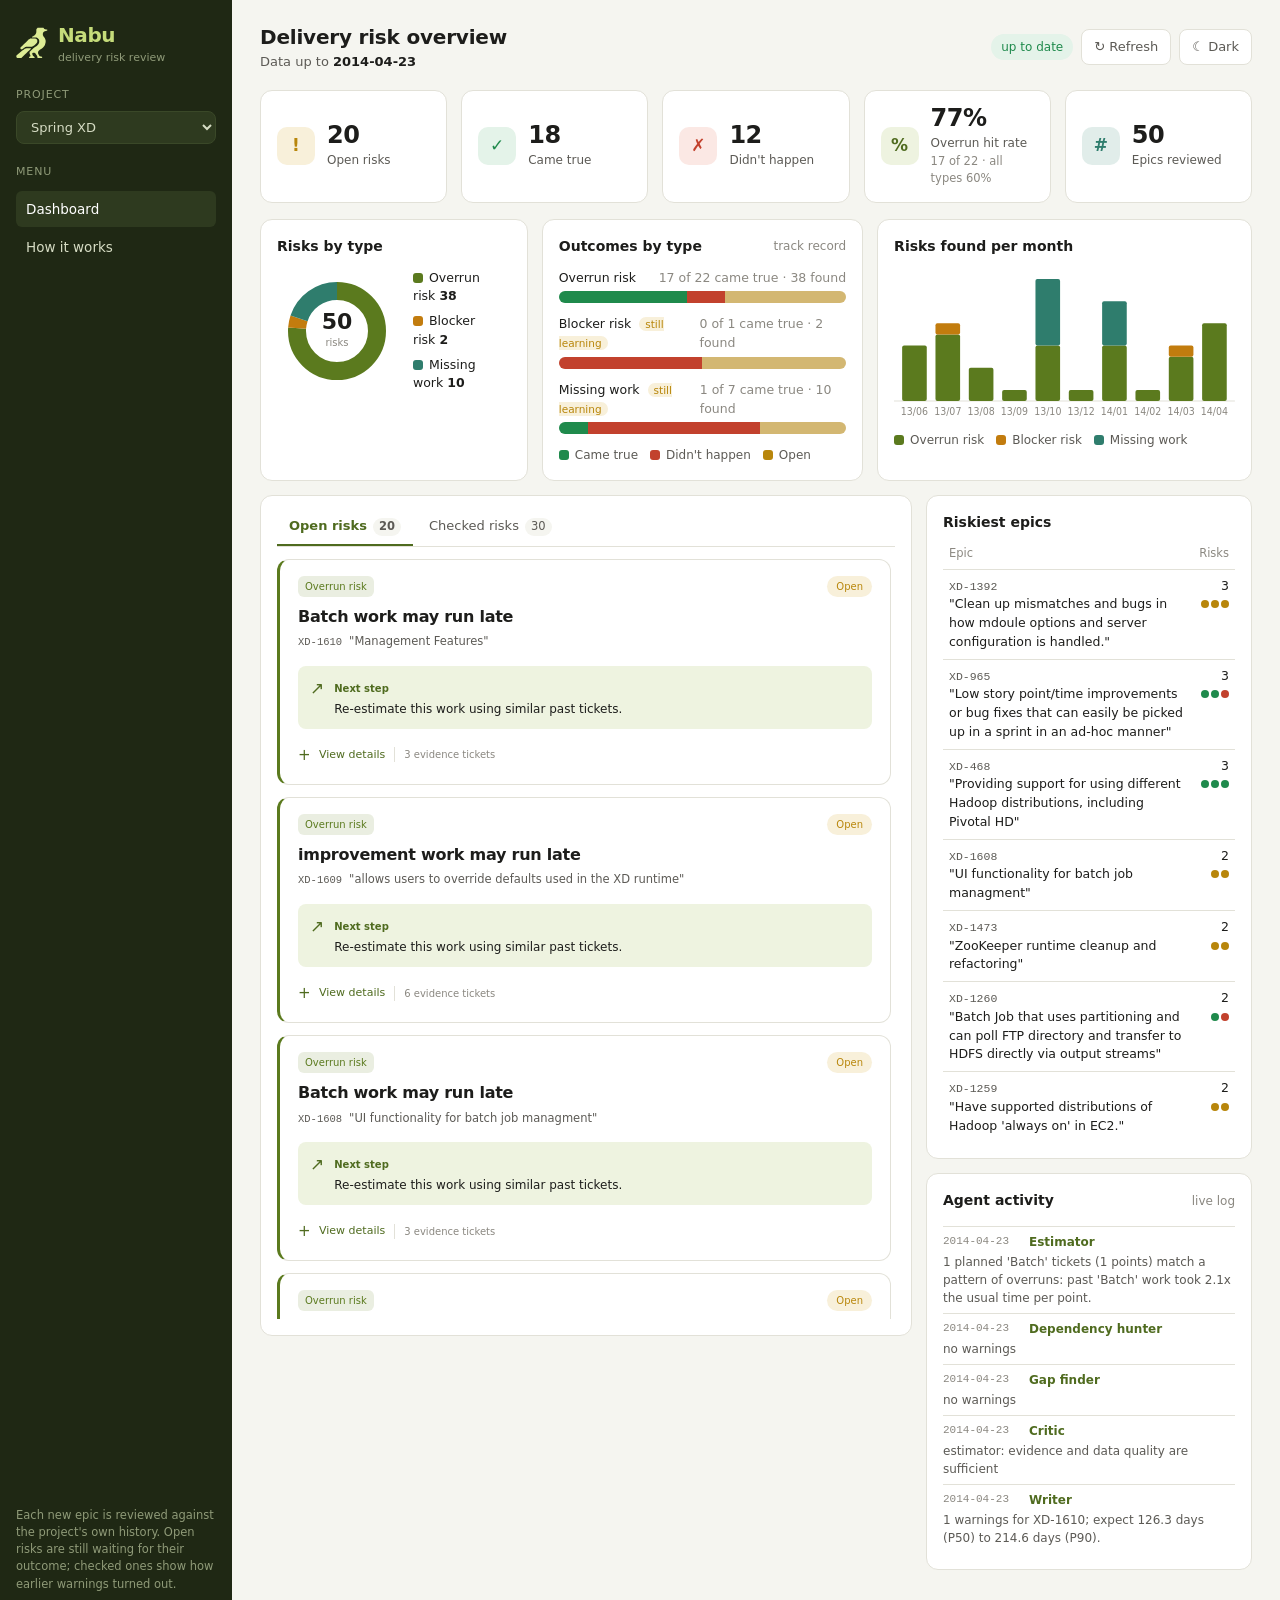
==== frontend/index.html @ 83917b96 "Simplify risk cards with clear titles and expandable evidence" ====
<!doctype html>
<html lang="en">
<head>
<meta charset="utf-8">
<meta name="viewport" content="width=device-width, initial-scale=1">
<link rel="icon" href="assets/nabu-bird.svg">
<title>Nabu Risk Review</title>
<style>
:root {
  color-scheme: light;
  --scroll-thumb: #9aa584; --scroll-thumb-hover: #74845a;
  --bg: #f5f5f0; --surface: #ffffff; --border: #e2e1d8; --ink: #1d1d1b; --ink-2: #5c5a55; --ink-3: #8b8881;
  --side: #1f2814; --side-ink: #d6dcc4; --side-ink-2: #8f9a78; --side-hover: #2e3a1f; --side-line: #3a4828;
  --accent: #4f6b1f; --accent-tint: #eef3e0; --on-accent: #ffffff; --brand: #c5dc7a;
  --good: #1f8a4c; --good-tint: #e4f3e9; --bad: #c2412d; --bad-tint: #fbe8e4; --wait: #b8860b; --wait-tint: #f8f0da;
  --c-est: #5b7a1e; --c-dep: #c27c0e; --c-gap: #2f7d6d; --c-oth: #8b8881;
  --mono: ui-monospace, SFMono-Regular, Menlo, Consolas, monospace;
}
@media (prefers-color-scheme: dark) {
  :root:not([data-theme="light"]) {
    color-scheme: dark;
    --scroll-thumb: #596447; --scroll-thumb-hover: #829465;
    --bg: #141513; --surface: #1d1f1b; --border: #32352f; --ink: #ecede8; --ink-2: #b3b5ab; --ink-3: #868a7f;
    --side: #10140b; --side-hover: #222b17; --side-line: #2e3a1f;
    --accent: #c5dc7a; --accent-tint: #2a3320; --on-accent: #1d1f1b;
    --good: #5cc98a; --good-tint: #17301f; --bad: #ef7d68; --bad-tint: #3a1f19; --wait: #e2bf5c; --wait-tint: #352c14;
    --c-est: #b5d06a; --c-dep: #e8a93c; --c-gap: #5fbfa9;
  }
}
:root[data-theme="dark"] {
    color-scheme: dark;
    --scroll-thumb: #596447; --scroll-thumb-hover: #829465;
    --bg: #141513; --surface: #1d1f1b; --border: #32352f; --ink: #ecede8; --ink-2: #b3b5ab; --ink-3: #868a7f;
    --side: #10140b; --side-hover: #222b17; --side-line: #2e3a1f;
    --accent: #c5dc7a; --accent-tint: #2a3320; --on-accent: #1d1f1b;
    --good: #5cc98a; --good-tint: #17301f; --bad: #ef7d68; --bad-tint: #3a1f19; --wait: #e2bf5c; --wait-tint: #352c14;
    --c-est: #b5d06a; --c-dep: #e8a93c; --c-gap: #5fbfa9;
}
* { box-sizing: border-box; }
/* Match both page and panel scrollbars to the selected theme. */
* { scrollbar-width: thin; scrollbar-color: var(--scroll-thumb) transparent; }
::-webkit-scrollbar { width: 8px; height: 8px; }
::-webkit-scrollbar-track, ::-webkit-scrollbar-corner { background: transparent; }
::-webkit-scrollbar-thumb { background: var(--scroll-thumb); border: 2px solid transparent; background-clip: padding-box; border-radius: 8px; }
::-webkit-scrollbar-thumb:hover { background-color: var(--scroll-thumb-hover); }
::-webkit-scrollbar-button { display: none; width: 0; height: 0; }
@media (forced-colors: active) {
  * { scrollbar-color: auto; scrollbar-width: auto; }
}
body { margin: 0; background: var(--bg); color: var(--ink); font: 14px/1.5 system-ui, -apple-system, "Segoe UI", sans-serif; }
.app { display: grid; grid-template-columns: 232px minmax(0, 1fr); min-height: 100vh; }
aside { background: var(--side); color: var(--side-ink); padding: 20px 16px; display: flex; flex-direction: column; gap: 20px; }
.brand { display: flex; align-items: center; gap: 10px; font-size: 20px; font-weight: 650; color: var(--brand); letter-spacing: -0.02em; }
.brand img { width: 32px; height: 32px; }
.brand small { display: block; font-size: 11px; font-weight: 400; color: var(--side-ink-2); letter-spacing: 0; }
.side-h { font-size: 11px; text-transform: uppercase; letter-spacing: .08em; color: var(--side-ink-2); margin: 0 0 8px; }
aside select { width: 100%; font: inherit; font-size: 13px; color: var(--side-ink); background: var(--side-hover); border: 1px solid var(--side-line); border-radius: 8px; padding: 7px 10px; }
nav { display: grid; gap: 2px; }
.nav { display: block; font-size: 13.5px; padding: 8px 10px; border-radius: 6px; color: var(--side-ink); text-decoration: none; }
.nav:hover { background: var(--side-hover); }
.nav.on { background: var(--side-hover); color: #fff; }
.how { display: grid; gap: 12px; max-width: 820px; }
.step { display: flex; gap: 14px; }
.step .num { flex: none; width: 30px; height: 30px; border-radius: 50%; display: grid; place-items: center; background: var(--accent-tint); color: var(--accent); font-weight: 700; }
.how h2 { margin: 3px 0 6px; } .how p { margin: 0 0 8px; color: var(--ink-2); } .how p:last-child { margin-bottom: 0; } .how b { color: var(--ink); }
.how ul { margin: 4px 0 10px; padding: 0; list-style: none; display: grid; gap: 8px; color: var(--ink-2); }
.how .tag { margin-right: 6px; }
.card.note { border-left: 4px solid var(--accent); }
.side-foot { margin-top: auto; font-size: 11.5px; color: var(--side-ink-2); line-height: 1.5; }
main { padding: 22px 28px 40px; min-width: 0; }
.top { display: flex; flex-wrap: wrap; align-items: center; gap: 12px 16px; margin-bottom: 18px; }
.top h1 { font-size: 20px; margin: 0; letter-spacing: -0.01em; }
.top .sub { color: var(--ink-2); font-size: 13px; }
.top .sub b { color: var(--ink); font-variant-numeric: tabular-nums; }
.controls { display: flex; align-items: center; gap: 8px; margin-left: auto; flex-wrap: wrap; }
button { font: inherit; font-size: 13px; }
.btn { background: var(--accent); color: var(--on-accent); border: 0; border-radius: 8px; padding: 8px 14px; cursor: pointer; font-weight: 500; }
.btn.ghost { background: var(--surface); color: var(--ink-2); border: 1px solid var(--border); }
.btn.icon { padding: 7px 12px; }
.btn:disabled { opacity: .6; cursor: default; }
.pill { font-size: 12px; padding: 4px 10px; border-radius: 999px; background: var(--wait-tint); color: var(--wait); font-weight: 500; }
.pill.live { background: var(--good-tint); color: var(--good); }
.kpis { display: grid; grid-template-columns: repeat(5, minmax(0, 1fr)); gap: 14px; margin-bottom: 16px; }
.kpi { background: var(--surface); border: 1px solid var(--border); border-radius: 12px; padding: 14px 16px; display: flex; gap: 12px; align-items: center; }
.kpi .ic { width: 38px; height: 38px; border-radius: 10px; display: grid; place-items: center; font-size: 17px; font-weight: 700; background: var(--t, var(--accent-tint)); color: var(--c, var(--accent)); flex: none; }
.kpi b { display: block; font-size: 24px; font-weight: 650; font-variant-numeric: tabular-nums; letter-spacing: -0.02em; line-height: 1.15; }
.kpi span { color: var(--ink-2); font-size: 12px; }
.kpi em { display: block; font-style: normal; color: var(--ink-3); font-size: 11.5px; }
.kpi.open { --c: var(--wait); --t: var(--wait-tint); } .kpi.hit { --c: var(--good); --t: var(--good-tint); }
.kpi.miss { --c: var(--bad); --t: var(--bad-tint); } .kpi.acc { --c: var(--accent); --t: var(--accent-tint); }
.kpi.epics { --c: var(--c-gap); --t: color-mix(in srgb, var(--c-gap) 14%, transparent); }
.grid { display: grid; gap: 14px; margin-bottom: 14px; }
.g3 { grid-template-columns: minmax(0, 1fr) minmax(0, 1.2fr) minmax(0, 1.4fr); }
.g2 { grid-template-columns: minmax(0, 2fr) minmax(0, 1fr); align-items: start; }
.card { background: var(--surface); border: 1px solid var(--border); border-radius: 12px; padding: 16px; min-width: 0; }
.card h2 { font-size: 14px; margin: 0 0 12px; display: flex; align-items: center; gap: 8px; }
.card h2 .hint { margin-left: auto; font-size: 12px; font-weight: 400; color: var(--ink-3); }
.donut { display: flex; align-items: center; gap: 16px; }
.donut svg { width: 120px; height: 120px; flex: none; }
.legend { display: grid; gap: 6px; font-size: 12.5px; }
.legend i, .key i { display: inline-block; width: 10px; height: 10px; border-radius: 3px; margin-right: 6px; vertical-align: -1px; }
.legend b { font-variant-numeric: tabular-nums; margin-left: 4px; }
.bars { display: grid; gap: 12px; }
.bar-row .lbl { display: flex; justify-content: space-between; font-size: 12.5px; margin-bottom: 4px; }
.bar-row .lbl span { color: var(--ink-3); font-variant-numeric: tabular-nums; }
.bar-row .lbl span.name { color: var(--ink); }
.learn { font-size: 10.5px; padding: 1px 6px; border-radius: 999px; background: var(--wait-tint); color: var(--wait); margin-left: 4px; }
.bar { display: flex; height: 12px; border-radius: 6px; overflow: hidden; background: var(--bg); }
.bar > div { height: 100%; transition: width .4s; }
.key { display: flex; gap: 12px; font-size: 12px; color: var(--ink-2); margin-top: 12px; flex-wrap: wrap; }
#timeline svg { width: 100%; height: 150px; display: block; }
#timeline text { font-size: 10px; fill: var(--ink-3); }
.empty-s { color: var(--ink-3); font-size: 12.5px; padding: 20px 0; text-align: center; }
.tabs { display: flex; gap: 4px; border-bottom: 1px solid var(--border); margin: -4px 0 12px; }
.tab { background: none; border: 0; border-bottom: 2px solid transparent; padding: 8px 12px; color: var(--ink-2); cursor: pointer; }
.tab[aria-selected="true"] { color: var(--accent); border-bottom-color: var(--accent); font-weight: 600; }
.tab .n { display: inline-block; min-width: 20px; margin-left: 6px; padding: 0 6px; border-radius: 999px; background: var(--bg); color: var(--ink-2); font-size: 11.5px; font-variant-numeric: tabular-nums; }
#risks { max-height: 760px; overflow: auto; padding-right: 4px; }
.risk { border: 1px solid var(--border); border-left: 4px solid var(--rc, var(--c-oth)); border-radius: 10px; padding: 12px 14px; margin-bottom: 10px; }
.risk.flash { animation: flash 1.5s ease-out; }
@keyframes flash { from { box-shadow: 0 0 0 3px var(--accent); } to { box-shadow: 0 0 0 0 transparent; } }
.risk.estimator { --rc: var(--c-est); } .risk.dependency_hunter { --rc: var(--c-dep); } .risk.gap_finder { --rc: var(--c-gap); }
.risk .head { display: flex; flex-wrap: wrap; gap: 6px 8px; align-items: center; margin-bottom: 4px; }
.tag { font-size: 11.5px; font-weight: 600; padding: 2px 8px; border-radius: 6px; color: var(--rc); background: color-mix(in srgb, var(--rc) 13%, transparent); }
.conf { font-size: 11.5px; color: var(--ink-3); }
.risk .epic { font-weight: 600; margin: 2px 0; }
.risk .epic code { font-family: var(--mono); font-size: 12px; color: var(--ink-2); font-weight: 400; margin-right: 6px; }
.badge { margin-left: auto; font-size: 11.5px; font-weight: 500; padding: 2px 10px; border-radius: 999px; white-space: nowrap; }
.badge.wait { background: var(--wait-tint); color: var(--wait); }
.badge.hit { background: var(--good-tint); color: var(--good); }
.badge.miss { background: var(--bad-tint); color: var(--bad); }
.risk .claim { margin: 2px 0 0; font-size: 13.5px; }
.risk .why { font-size: 13px; margin-top: 8px; color: var(--ink-2); }
.risk .why b { color: var(--ink); }
.risk .fix { font-size: 13px; margin-top: 8px; padding: 7px 10px; border-radius: 6px; background: var(--accent-tint); }
.risk .fix b { color: var(--accent); }
.risk .detail { color: var(--ink-2); font-size: 12px; margin-top: 6px; }
details { margin-top: 6px; font-size: 12px; color: var(--ink-2); }
details summary { cursor: pointer; color: var(--accent); }
details ul { margin: 6px 0 0; padding-left: 18px; }
details code { font-family: var(--mono); font-size: 11.5px; color: var(--ink); }
.empty { color: var(--ink-3); padding: 24px 4px; }
table { width: 100%; border-collapse: collapse; font-size: 12.5px; }
th { text-align: left; font-weight: 500; color: var(--ink-3); font-size: 11.5px; padding: 0 6px 6px; }
td { padding: 7px 6px; border-top: 1px solid var(--border); vertical-align: top; }
td.num { text-align: right; font-variant-numeric: tabular-nums; white-space: nowrap; }
td code { font-family: var(--mono); font-size: 11.5px; color: var(--ink-2); }
.dots i { display: inline-block; width: 8px; height: 8px; border-radius: 50%; margin-left: 2px; }
#new-panel { margin-bottom: 14px; }
#plan-form { display: grid; gap: 10px; }
#plan-form label { display: grid; gap: 4px; font-size: 12px; color: var(--ink-2); }
#plan-form input, #plan-form textarea { font: inherit; font-size: 13px; color: var(--ink); background: var(--bg); border: 1px solid var(--border); border-radius: 8px; padding: 7px 9px; width: 100%; }
#plan-form textarea { font-family: var(--mono); font-size: 12px; min-height: 80px; resize: vertical; }
#plan-msg { font-size: 12px; color: var(--ink-2); }
#log { max-height: 330px; overflow: auto; font-size: 12px; }
.row { display: grid; grid-template-columns: 78px 1fr; gap: 2px 8px; padding: 6px 0; border-top: 1px solid var(--border); }
.row .when { font-family: var(--mono); font-size: 11px; color: var(--ink-3); }
.row .who { color: var(--accent); font-weight: 600; }
.row .msg { grid-column: 1 / -1; color: var(--ink-2); }
@media (max-width: 1100px) { .kpis { grid-template-columns: repeat(3, minmax(0, 1fr)); } .g3 { grid-template-columns: minmax(0, 1fr) minmax(0, 1fr); } #timeline { grid-column: 1 / -1; } }
@media (max-width: 860px) {
  .app { grid-template-columns: minmax(0, 1fr); }
  aside { gap: 14px; } nav { grid-template-columns: 1fr 1fr; } .side-foot { display: none; }
  main { padding: 18px 16px 32px; } .g2, .g3 { grid-template-columns: minmax(0, 1fr); } .controls { margin-left: 0; }
  .kpis { grid-template-columns: repeat(2, minmax(0, 1fr)); }
}
.workflow-reference { margin: 0; }
.workflow-reference h2 { margin-bottom: 6px; }
.workflow-reference > p { color: var(--ink-2); margin: 0 0 14px; }
.workflow-image { display: block; position: relative; aspect-ratio: 876 / 489; overflow: hidden; border-radius: 8px; background: #1c211b; }
.workflow-image img { position: absolute; display: block; max-width: none; width: 109.589%; height: auto; left: -4.795%; top: -10.838%; }
.workflow-image:focus-visible { outline: 3px solid var(--accent); outline-offset: 4px; }
.workflow-reference figcaption { margin-top: 10px; font-size: 12px; line-height: 1.5; color: var(--ink-2); }
.workflow-reference figcaption a { color: var(--accent); text-underline-offset: 3px; }

/* Scan the risk and next step first; expand for reasoning and evidence. */
.risk{padding:16px 18px;border-left-width:3px;margin-bottom:12px;border-radius:12px}.risk .head{margin-bottom:9px}.risk .tag{font-size:10px;padding:3px 7px;font-weight:500}.risk .badge{font-size:10px;padding:3px 9px}.risk-title{font-size:16px;font-weight:600;letter-spacing:-.25px;line-height:1.4;margin:0 0 5px}.risk .epic{display:flex;align-items:baseline;gap:7px;font-size:11.5px;color:var(--ink-2);font-weight:400;margin:0;flex-wrap:wrap}.risk .epic code{font-size:10.5px;margin:0;flex-shrink:0}.risk .epic span{overflow-wrap:anywhere}.risk-action{display:flex;gap:10px;align-items:start;margin:15px 0 0;padding:11px 12px;border-radius:8px;background:var(--accent-tint)}.action-icon{color:var(--accent);font-size:17px;line-height:1.3}.action-label{font-size:10px;color:var(--accent);font-weight:600}.risk-action p{font-size:12px;line-height:1.5;margin:2px 0 0}.risk-more{margin-top:13px}.risk-more>summary{display:flex;gap:9px;align-items:center;list-style:none;font-size:11px;min-height:26px;width:fit-content}.risk-more>summary::-webkit-details-marker{display:none}.risk-more>summary:before{content:'+';font-size:15px;width:12px;color:var(--accent)}.risk-more[open]>summary:before{content:'−'}.risk-more .evidence-count{color:var(--ink-3);font-size:10px;padding-left:9px;border-left:1px solid var(--border)}.risk-more .show-less,.risk-more[open] .show-more{display:none}.risk-more[open] .show-less{display:inline}.risk-more-content{border-top:1px solid var(--border);padding-top:12px;margin-top:8px}.risk-more-content .conf{margin:0 0 14px;font-size:10.5px}.risk-more-content section{margin:0 0 14px}.risk-more-content section:last-child{margin-bottom:0}.risk-more-content h4{font-size:11px;color:var(--ink);font-weight:600;margin:0 0 4px}.risk-more-content p,.risk-more-content li{font-size:12px;line-height:1.65;margin:0;color:var(--ink-2)}.risk-more-content ul{margin-top:5px}.risk-more>summary:focus-visible{outline:2px solid var(--accent);outline-offset:4px;border-radius:3px}@media(max-width:600px){.risk{padding:14px}.risk-title{font-size:15px}.risk-more>summary{min-height:32px}}
</style>
</head>
<body>
<div class="app">
  <aside>
    <div class="brand"><img src="assets/nabu-bird.svg" alt=""><div>Nabu<small>delivery risk review</small></div></div>
    <div><p class="side-h">Project</p><select id="run" aria-label="Project run"></select></div>
    <nav><p class="side-h">Menu</p>
      <a class="nav" href="#" data-view="dash">Dashboard</a>
      <a class="nav" href="#how" data-view="how">How it works</a>
    </nav>
    <p class="side-foot">Each new epic is reviewed against the project's own history. Open risks are still waiting for their outcome; checked ones show how earlier warnings turned out.</p>
  </aside>

  <main id="view-how" hidden>
    <div class="top"><div><h1>How it works</h1><div class="sub">Nabu reviews a new epic against the project's own history, before work starts.</div></div></div>
    <div class="how">
      <figure class="card workflow-reference">
        <h2>The agent workflow</h2>
        <p>How a new plan moves through the review team, and how outcomes feed back into the next review.</p>
        <a class="workflow-image" href="assets/agent-workflow-reference.png" target="_blank" rel="noopener" aria-label="Open the agent workflow diagram at full size">
          <img src="assets/agent-workflow-reference.png" width="960" height="572" alt="The replay clock feeds the Historian, then the Planner routes work to the Estimator, Dependency hunter and Gap finder. Data quality and the Critic check the findings before the Writer publishes a review. The Scorekeeper compares outcomes and feeds them back to the Historian.">
        </a>
        <figcaption>Reference image; the status labels and controls shown are not live. <a href="assets/agent-workflow-reference.png" target="_blank" rel="noopener">Open full-size diagram</a>.</figcaption>
      </figure>
      <section class="card step"><span class="num">1</span><div><h2>Read the tracker history</h2>
        <p>Nabu pulls the project's tickets, epics, estimates and links from the tracker. Jira and GitHub Issues are mapped into one common format, and every record is tagged with the team or project it belongs to.</p></div></section>
      <section class="card step"><span class="num">2</span><div><h2>Learn from finished work</h2>
        <p>The <b>Historian</b> looks only at work that has already finished. It works out which kinds of tickets overran their estimates, what work tended to block other work, and what epics often forgot to plan.</p></div></section>
      <section class="card step"><span class="num">3</span><div><h2>Review each new epic</h2>
        <p>A day after an epic is created, the <b>Planner</b> reads its tickets and hands them to three specialists:</p>
        <ul>
          <li><span class="tag" style="--rc:var(--c-est)">Overrun risk</span> The <b>Estimator</b> flags tickets in areas that have run over before.</li>
          <li><span class="tag" style="--rc:var(--c-dep)">Blocker risk</span> The <b>Dependency hunter</b> flags work that blocked similar epics but isn't in this plan.</li>
          <li><span class="tag" style="--rc:var(--c-gap)">Missing work</span> The <b>Gap finder</b> flags work, such as deployment, that similar epics had to add later.</li>
        </ul>
        <p>Every warning has to cite the past tickets it's based on.</p></div></section>
      <section class="card step"><span class="num">4</span><div><h2>Check the evidence</h2>
        <p>The <b>Data quality</b> agent rates how much to trust the history behind each warning. The <b>Critic</b> drops warnings with weak evidence, or evidence from a team the viewer isn't allowed to see. The <b>Writer</b> turns what's left into a short summary and a delivery forecast, and each risk gets a suggested fix.</p></div></section>
      <section class="card step"><span class="num">5</span><div><h2>Learn from the outcome</h2>
        <p>When the epic finishes, the <b>Scorekeeper</b> checks each warning against what actually happened. Patterns that came true get more weight next time, and patterns that didn't get less. That's the track record shown on the dashboard.</p></div></section>
      <section class="card note"><h2>About this demo</h2>
        <p>The data is the public issue tracker of Spring XD, an open-source project, from the TAWOS research dataset. The dashboard shows the project as it stood on the date shown there. It uses only what was known by then, with no information from later.</p></section>
    </div>
  </main>

  <main id="view-dash">
    <div class="top">
      <div>
        <h1>Delivery risk overview</h1>
        <div class="sub">Data up to <b id="clock">-</b></div>
      </div>
      <div class="controls">
        <span id="status" class="pill">loading</span>
        <button class="btn ghost icon" id="refresh" title="Refresh data" aria-label="Refresh data">&#8635; Refresh</button>
        <button class="btn ghost icon" id="theme" title="Switch light or dark mode" aria-label="Switch light or dark mode">&#9790; Dark</button>
        <button class="btn ghost" id="new-toggle" hidden>Review a new epic</button>
      </div>
    </div>

    <section class="card" id="new-panel" hidden>
      <h2>Review a new epic against the project's history</h2>
      <form id="plan-form">
        <label>Epic title<input id="plan-title" required value="Support Kafka as a message bus transport"></label>
        <label>Tickets, one per line: title | points | component
          <textarea id="plan-tickets" required>Kafka message bus implementation | 8 | Runtime
Configure Kafka connection properties | 3 | Configuration
Kafka source and sink stream modules | 5 | Stream Module</textarea></label>
        <div><button class="btn" type="submit" id="plan-go">Review it</button> <span id="plan-msg"></span></div>
      </form>
    </section>

    <div class="kpis">
      <div class="kpi open"><div class="ic">!</div><div><b id="t-open">0</b><span>Open risks</span></div></div>
      <div class="kpi hit"><div class="ic">&#10003;</div><div><b id="t-hit">0</b><span>Came true</span></div></div>
      <div class="kpi miss"><div class="ic">&#10007;</div><div><b id="t-miss">0</b><span>Didn't happen</span></div></div>
      <div class="kpi acc"><div class="ic">%</div><div><b id="t-acc">-</b><span>Overrun hit rate <em id="t-acc-all"></em></span></div></div>
      <div class="kpi epics"><div class="ic">#</div><div><b id="t-epics">0</b><span>Epics reviewed</span></div></div>
    </div>

    <div class="grid g3">
      <section class="card"><h2>Risks by type</h2><div id="by-type"></div></section>
      <section class="card"><h2>Outcomes by type<span class="hint">track record</span></h2><div id="by-outcome"></div>
        <div class="key"><span><i style="background:var(--good)"></i>Came true</span><span><i style="background:var(--bad)"></i>Didn't happen</span><span><i style="background:var(--wait)"></i>Open</span></div></section>
      <section class="card" id="timeline"><h2>Risks found per month</h2><div id="per-month"></div></section>
    </div>

    <div class="grid g2">
      <section class="card">
        <div class="tabs" role="tablist">
          <button class="tab" role="tab" data-tab="open" aria-selected="true">Open risks<span class="n" id="n-open">0</span></button>
          <button class="tab" role="tab" data-tab="graded" aria-selected="false">Checked risks<span class="n" id="n-graded">0</span></button>
        </div>
        <div id="risks"><p class="empty">Risks appear here as the agents find them.</p></div>
      </section>
      <div class="grid" style="margin:0">
        <section class="card"><h2>Riskiest epics</h2><div id="epics"></div></section>
        <section class="card"><h2>Agent activity<span class="hint">live log</span></h2><div id="log" role="log"></div></section>
      </div>
    </div>
  </main>
</div>
<script src="config.js"></script>
<script>
const AGENT = { replay: "Replay clock", historian: "Historian", planner: "Planner", estimator: "Estimator",
  dependency_hunter: "Dependency hunter", gap_finder: "Gap finder", data_quality: "Data quality", critic: "Critic",
  writer: "Writer", scorekeeper: "Scorekeeper" };
const RISK = { estimator: "Overrun risk", dependency_hunter: "Blocker risk", gap_finder: "Missing work" };
const $ = id => document.getElementById(id);
const esc = s => String(s ?? "").replace(/[&<>"]/g, c => ({ "&": "&amp;", "<": "&lt;", ">": "&gt;", '"': "&quot;" }[c]));
const day = iso => iso ? iso.slice(0, 10) : "";
const params = new URLSearchParams(location.search);
// Where the live API is: ?api=https://... in the URL, else config.js, else the server that served this page.
const API = (params.get("api") || window.NABU_API || "").replace(/\/$/, "");
let run = params.get("run"), after = 0, data = null, tab = "open", seen = new Set(), firstRender = true;

// Light/dark toggle; the choice is remembered in this browser if storage is available.
const store = { get: k => { try { return localStorage.getItem(k); } catch (e) { return null; } },
                set: (k, v) => { try { localStorage.setItem(k, v); } catch (e) { /* private mode */ } } };
function isDark() {
  const t = document.documentElement.dataset.theme;
  return t ? t === "dark" : matchMedia("(prefers-color-scheme: dark)").matches;
}
function setTheme(t) {
  if (t) document.documentElement.dataset.theme = t;
  $("theme").innerHTML = isDark() ? "&#9788; Light" : "&#9790; Dark";
}
setTheme(store.get("nabu-theme"));
$("theme").onclick = () => { const t = isDark() ? "light" : "dark"; store.set("nabu-theme", t); setTheme(t); };
$("refresh").onclick = () => location.reload();

// Two views in one page: the dashboard, and #how for "How it works".
function route() {
  const how = location.hash === "#how";
  $("view-how").hidden = !how; $("view-dash").hidden = how;
  for (const a of document.querySelectorAll(".nav")) a.classList.toggle("on", (a.dataset.view === "how") === how);
}
window.addEventListener("hashchange", route); route();
for (const t of document.querySelectorAll(".tab")) t.onclick = () => {
  tab = t.dataset.tab;
  for (const x of document.querySelectorAll(".tab")) x.setAttribute("aria-selected", String(x === t));
  renderRisks();
};

// Static mode: with no server (e.g. on Vercel) the page replays a run exported to runs/<id>.json.
let recorded = null, shown = 0, pauseAt = null;
async function listRuns() {
  try {
    const res = await fetch(`${API}/api/runs`);
    if (res.ok && (res.headers.get("content-type") || "").includes("json")) return await res.json();
  } catch (e) { /* no server */ }
  recorded = true;
  const res = await fetch("runs/index.json");
  return res.ok ? await res.json() : [];
}

async function init() {
  const runs = await listRuns();
  if (!runs.length) { $("status").textContent = "no runs yet"; return; }
  run = run || runs[0].id;
  $("run").innerHTML = runs.map(r => `<option value="${esc(r.id)}" ${r.id === run ? "selected" : ""}>${esc(r.id === "xd-demo" ? "Spring XD" : r.id)}</option>`).join("");
  $("run").onchange = () => { params.set("run", $("run").value); location.search = params.toString(); };
  if (recorded) {
    // A recorded run is treated as "today" at pause_at; nothing after it is shown.
    pauseAt = (runs.find(r => r.id === run) || {}).pause_at || null;
    const full = await (await fetch(`runs/${encodeURIComponent(run)}.json`)).json();
    if (pauseAt) full.log = full.log.filter(e => (e.sim_at || "") <= pauseAt);
    recorded = full;
    tick();
  } else {
    $("new-toggle").hidden = false;
    poll();
  }
}


// Show one replay step (the log rows sharing a sim time) at a time, as if the run were live.
function tick() {
  const full = recorded, log = full.log;
  let end = shown;
  if (pauseAt) end = log.length;
  else if (end < log.length) { const at = log[end].sim_at; while (end < log.length && log[end].sim_at === at) end++; }
  const clock = end ? log[end - 1].sim_at : null, done = end >= log.length;
  const upTo = t => clock && t && t <= clock;
  render({
    run: { ...full.run, clock, status: pauseAt ? "up to date" : done ? "finished" : "replaying" },
    log: log.slice(shown, end),
    reviews: full.reviews.filter(v => upTo(v.as_of)),
    scores: Object.fromEntries(Object.entries(full.scores).filter(([, v]) => upTo(v.at))),
    items: full.items,
  });
  shown = end;
  if (!done) setTimeout(tick, 600);
}

async function poll() {
  try {
    const res = await fetch(`${API}/api/state?run=${encodeURIComponent(run)}&after=${after}`);
    if (res.ok) render(await res.json());
  } catch (e) { /* server restarting; try again */ }
  setTimeout(poll, data && data.run.status === "finished" ? 10000 : 1500);
}

function risksOf(s) {
  const out = [];
  for (const v of s.reviews) for (const w of v.report.warnings)
    out.push({ ...w, epic: v.report.epic, title: v.report.title, as_of: v.as_of, score: s.scores[w.id] });
  return out.sort((a, b) => (b.as_of || "").localeCompare(a.as_of || ""));
}

function render(s) {
  data = s;
  $("status").textContent = s.run.status;
  $("status").classList.add("live");
  $("clock").textContent = day(s.run.clock) || "-";
  const log = $("log");
  for (const e of s.log) {
    log.insertAdjacentHTML("beforeend", `<div class="row"><span class="when">${esc(day(e.sim_at))}</span>` +
      `<span class="who">${esc(AGENT[e.agent] || e.agent)}</span><span class="msg">${esc(e.message)}</span></div>`);
    if (!firstRender) queue.push(e.agent);
  }
  if (s.log.length) { after = s.log[s.log.length - 1].seq; log.scrollTop = log.scrollHeight; }
  const all = risksOf(s), graded = all.filter(r => r.score), hits = graded.filter(r => r.score.hit).length;
  $("t-open").textContent = all.length - graded.length;
  $("t-hit").textContent = hits;
  $("t-miss").textContent = graded.length - hits;
  // Headline the overrun risks, which have enough outcomes to judge; the other types are still building a record.
  const est = graded.filter(r => r.agent === "estimator"), estHits = est.filter(r => r.score.hit).length;
  $("t-acc").textContent = est.length ? `${Math.round(100 * estHits / est.length)}%` : "-";
  $("t-acc").title = `${estHits} of ${est.length} checked overrun risks`;
  $("t-acc-all").textContent = graded.length ? `${estHits} of ${est.length} · all types ${Math.round(100 * hits / graded.length)}%` : "";
  $("n-open").textContent = all.length - graded.length;
  $("n-graded").textContent = graded.length;
  $("t-epics").textContent = s.reviews.length;
  renderCharts(all);
  renderRisks();
  firstRender = false;
}

// Charts: everything below is drawn from risksOf(data), so it never shows a risk found after the clock.
const TYPES = [["estimator", "var(--c-est)"], ["dependency_hunter", "var(--c-dep)"], ["gap_finder", "var(--c-gap)"]];
const typeOf = r => TYPES.some(([k]) => k === r.agent) ? r.agent : "other";
function renderCharts(all) {
  const none = `<p class="empty-s">No risks found yet.</p>`;
  // Donut of risks by type.
  const counts = TYPES.map(([k, c]) => [k, c, all.filter(r => r.agent === k).length]).filter(x => x[2]);
  if (!all.length) $("by-type").innerHTML = none;
  else {
    let acc = 0; const C = 2 * Math.PI * 40;
    const arcs = counts.map(([, c, n]) => {
      const len = C * n / all.length, a = `<circle r="40" cx="60" cy="60" fill="none" stroke="${c}" stroke-width="18" ` +
        `stroke-dasharray="${len} ${C - len}" stroke-dashoffset="${-acc}" transform="rotate(-90 60 60)"/>`;
      acc += len; return a;
    }).join("");
    $("by-type").innerHTML = `<div class="donut"><svg viewBox="0 0 120 120" role="img" aria-label="Risks by type">${arcs}` +
      `<text x="60" y="58" text-anchor="middle" style="font-size:22px;font-weight:650;fill:var(--ink)">${all.length}</text>` +
      `<text x="60" y="75" text-anchor="middle" style="font-size:10px;fill:var(--ink-3)">risks</text></svg>` +
      `<div class="legend">${counts.map(([k, c, n]) => `<div><i style="background:${c}"></i>${RISK[k]}<b>${n}</b></div>`).join("")}</div></div>`;
  }
  // Stacked bars: came true / didn't happen / open, per type.
  $("by-outcome").innerHTML = !all.length ? none : `<div class="bars">${TYPES.map(([k]) => {
    const rs = all.filter(r => r.agent === k); if (!rs.length) return "";
    const hit = rs.filter(r => r.score && r.score.hit).length, miss = rs.filter(r => r.score && !r.score.hit).length, open = rs.length - hit - miss;
    const pct = n => `${100 * n / rs.length}%`, g = hit + miss;
    const learning = k !== "estimator" ? ` <small class="learn">still learning</small>` : "";
    return `<div class="bar-row"><div class="lbl"><span class="name">${RISK[k]}${learning}</span><span>${g ? `${hit} of ${g} came true · ` : ""}${rs.length} found</span></div>` +
      `<div class="bar"><div style="width:${pct(hit)};background:var(--good)"></div><div style="width:${pct(miss)};background:var(--bad)"></div>` +
      `<div style="width:${pct(open)};background:var(--wait);opacity:.55"></div></div></div>`;
  }).join("")}</div>`;
  // Column chart: risks found per month, stacked by type.
  const months = [...new Set(all.map(r => (r.as_of || "").slice(0, 7)))].sort();
  if (!months.length) { $("per-month").innerHTML = none; return; }
  const W = 360, H = 150, pad = 18, bw = Math.min(26, (W - 8) / months.length - 4);
  const per = months.map(m => TYPES.map(([k]) => all.filter(r => r.as_of.startsWith(m) && r.agent === k).length));
  const max = Math.max(1, ...per.map(p => p.reduce((a, b) => a + b, 0)));
  const step = (W - 8) / months.length;
  const cols = per.map((p, i) => {
    let y = H - pad; const x = 4 + i * step + (step - bw) / 2;
    const rects = p.map((n, j) => { const h = (H - pad - 10) * n / max; y -= h; return n ? `<rect x="${x}" y="${y}" width="${bw}" height="${h}" rx="2" fill="${TYPES[j][1]}"><title>${months[i]}: ${n} ${RISK[TYPES[j][0]]}</title></rect>` : ""; }).join("");
    const lbl = (months.length <= 12 || i % 2 === 0) ? `<text x="${x + bw / 2}" y="${H - 4}" text-anchor="middle">${months[i].slice(2).replace("-", "/")}</text>` : "";
    return rects + lbl;
  }).join("");
  $("per-month").innerHTML = `<svg viewBox="0 0 ${W} ${H}" preserveAspectRatio="none" role="img" aria-label="Risks found per month">` +
    `<line x1="0" x2="${W}" y1="${H - pad}" y2="${H - pad}" stroke="var(--border)"/>${cols}</svg>` +
    `<div class="key">${TYPES.map(([k, c]) => `<span><i style="background:${c}"></i>${RISK[k]}</span>`).join("")}</div>`;
  // Epics with the most risks found so far.
  const by = {};
  for (const r of all) (by[r.epic] = by[r.epic] || { title: r.title, rs: [] }).rs.push(r);
  const top = Object.entries(by).sort((a, b) => b[1].rs.length - a[1].rs.length).slice(0, 7);
  $("epics").innerHTML = `<table><tr><th>Epic</th><th style="text-align:right">Risks</th></tr>${top.map(([e, v]) =>
    `<tr><td><code>${esc(e)}</code><br>${esc(v.title)}</td><td class="num">${v.rs.length}<div class="dots">${v.rs.slice(0, 6).map(r =>
      `<i style="background:${r.score ? (r.score.hit ? "var(--good)" : "var(--bad)") : "var(--wait)"}" title="${r.score ? (r.score.hit ? "came true" : "didn't happen") : "open"}"></i>`).join("")}</div></td></tr>`).join("")}</table>`;
}

// A plain-language reason per risk, from the same numbers the agent cited.
function whyFor(r) {
  const c = r.claim || "", n = (r.evidence || []).length, past = n ? `${n} similar past ticket${n > 1 ? "s" : ""}` : "past work";
  if (r.agent === "estimator") {
    const m = c.match(/'([^']+)' work took ([\d.]+)x/);
    return m ? `On this project, '${m[1]}' work has taken ${m[2]}x the usual time per story point (${past}), so the estimate is probably too low. ` +
      "If that repeats, these tickets will run late and push the epic's end date out."
      : `Similar work here has taken longer than estimated (${past}), so this plan is likely to run late.`;
  }
  if (r.agent === "dependency_hunter") {
    const m = c.match(/by '([^']+)' work/);
    return `Epics like this one were held up waiting on ${m ? `'${m[1]}'` : "other"} work (${past}), and nothing in this plan covers it. ` +
      "The team could get blocked partway through.";
  }
  if (r.agent === "gap_finder") {
    const m = c.match(/no (.+?) tickets, and (\d+)%/);
    return m ? `${m[2]}% of past epics that started without ${m[1]} tickets had to add them later. ` +
      "Work found mid-epic is unplanned, so it usually means a slip or a cut." 
      : "Past epics with the same gap had to add this work later, which usually means a slip.";
  }
  return "Past work on this project suggests this plan may not go as expected.";
}

// One concrete next step per risk, built from the numbers the agent already cited.
function fixFor(r) {
  const c = r.claim || "", t = r.suggested_ticket;
  if (r.agent === "estimator") {
    const m = c.match(/'([^']+)' work took ([\d.]+)x/), pts = c.match(/\((\d+) points?\)/);
    if (m && pts) return `Plan the '${m[1]}' work at about ${Math.round(pts[1] * m[2])} points instead of ${pts[1]}, ` +
      `or split it and re-estimate with someone who did the past tickets below.`;
    return "Re-estimate this work against the similar past tickets below, and add buffer before committing to a date.";
  }
  if (r.agent === "dependency_hunter") {
    const m = c.match(/by '([^']+)' work/);
    return `${t ? t + "." : `Add a '${m ? m[1] : "blocking"}' ticket and link it as a blocker.`} ` +
      "Start it first, so it doesn't hold up the rest of the epic.";
  }
  if (r.agent === "gap_finder") {
    const m = c.match(/no (.+?) tickets/);
    return `Add ${m ? `a ${m[1]} ticket` : t ? `"${t}"` : "the missing ticket"} to the plan now, sized and owned, ` +
      "instead of finding it halfway through the epic.";
  }
  return t || "Review this with the team before the plan is committed.";
}

// Compact card copy; the full agent reasoning remains available in details.
function riskHeadline(r) {
  const c = r.claim || "";
  if (r.agent === "estimator") {
    const m = c.match(/'([^']+)' work took ([\d.]+)x/);
    return m ? `${m[1]} work may run late` : "Delivery estimate may be too low";
  }
  if (r.agent === "dependency_hunter") {
    const m = c.match(/by '([^']+)' work/);
    return m ? `${m[1]} dependency is unplanned` : "An unplanned dependency may block delivery";
  }
  if (r.agent === "gap_finder") {
    const m = c.match(/no (.+?) tickets/);
    return m ? `Missing ${m[1]} work` : "Required work is missing from the plan";
  }
  return RISK[r.agent] || "Review this delivery risk";
}
function riskNextStep(r) {
  const c = r.claim || "";
  if (r.agent === "estimator") return "Re-estimate this work using similar past tickets.";
  if (r.agent === "dependency_hunter") return "Add the dependency and confirm its owner before work starts.";
  if (r.agent === "gap_finder") {
    const m = c.match(/no (.+?) tickets/);
    return m ? `Add a ${m[1]} ticket with an owner and estimate.` : "Add the missing work, with an owner and estimate.";
  }
  return r.suggested_ticket || "Review this risk with the team.";
}
function renderRisks() {
  if (!data) return;
  const expanded = new Set([...$("risks").querySelectorAll('details[open][data-risk]')].map(n => n.dataset.risk));
  const all = risksOf(data), list = all.filter(r => tab === "open" ? !r.score : r.score);
  if (!list.length) {
    $("risks").innerHTML = `<p class="empty">${tab === "open" ? "No open risks right now." : "No risks have reached their outcome yet."}</p>`;
    return;
  }
  $("risks").innerHTML = list.map(r => {
    const badge = !r.score ? `<span class="badge wait">Open</span>`
      : r.score.hit ? `<span class="badge hit">&#10003; Confirmed</span>` : `<span class="badge miss">Not observed</span>`;
    const cites = (r.evidence || []).map(id => {
      const it = data.items[id];
      return `<li><code>${esc(it ? it.key : id)}</code> ${esc(it ? it.title : "")}</li>`;
    }).join("");
    const fresh = !firstRender && !seen.has(r.id + (r.score ? "s" : ""));
    seen.add(r.id + (r.score ? "s" : ""));
    const count=(r.evidence || []).length;
    return `<article class="risk ${esc(r.agent)}${fresh ? " flash" : ""}"><div class="head"><span class="tag">${esc(RISK[r.agent] || r.agent)}</span>${badge}</div>` +
      `<h3 class="risk-title">${esc(riskHeadline(r))}</h3>` +
      `<div class="epic"><code>${esc(r.epic)}</code><span>${esc(r.title)}</span></div>` +
      `<div class="risk-action"><span class="action-icon" aria-hidden="true">↗</span><div><span class="action-label">Next step</span><p>${esc(riskNextStep(r))}</p></div></div>` +
      `<details class="risk-more" data-risk="${esc(r.id)}" ${expanded.has(String(r.id)) ? "open" : ""}><summary><span class="show-more">View details</span><span class="show-less">Hide details</span><span class="evidence-count">${count} evidence ticket${count === 1 ? "" : "s"}</span></summary>` +
      `<div class="risk-more-content"><p class="conf">${esc(r.confidence || "Unrated")} confidence · Found ${esc(day(r.as_of))}</p>` +
      `<section><h4>Finding</h4><p>${esc(r.claim)}</p></section>` +
      `<section><h4>Why it matters</h4><p>${esc(whyFor(r))}</p></section>` +
      `<section><h4>Suggested fix</h4><p>${esc(fixFor(r))}</p></section>` +
      (r.score && r.score.detail ? `<section><h4>Actual outcome</h4><p>${esc(r.score.detail)}</p></section>` : "") +
      (cites ? `<section><h4>Supporting tickets</h4><ul>${cites}</ul></section>` : "") + `</div></details></article>`;
  }).join("");
  if (firstRender) for (const r of all) seen.add(r.id + (r.score ? "s" : ""));
}

// A step's log rows land together, so light the agents up one at a time.
const queue = [];
setInterval(() => {
  if (queue.length > 30) queue.splice(0, queue.length - 30);
  const agent = queue.shift();
  if (!agent) return;
  const el = document.querySelector(`.agent[data-agent="${agent}"]`);
  if (!el) return;
  el.classList.add("active");
  clearTimeout(el._t);
  el._t = setTimeout(() => el.classList.remove("active"), 900);
}, 250);

$("new-toggle").onclick = () => { $("new-panel").hidden = !$("new-panel").hidden; };
$("plan-form").onsubmit = async ev => {
  ev.preventDefault();
  const tickets = $("plan-tickets").value.split("\n").map(l => l.split("|").map(x => x.trim())).filter(p => p[0])
    .map(([title, points, component]) => ({ title, estimate: points ? Number(points) : null, component: component || null }));
  $("plan-go").disabled = true;
  $("plan-msg").textContent = "Sent to the agents. Watch them light up.";
  try {
    const res = await fetch(`${API}/api/plan`, { method: "POST", headers: { "Content-Type": "application/json" },
      body: JSON.stringify({ title: $("plan-title").value, tickets }) });
    if (!res.ok) throw new Error(await res.text());
    const { run: live } = await res.json();
    if (run !== live) { params.set("run", live); location.search = params.toString(); return; }
  } catch (e) { $("plan-msg").textContent = "Couldn't reach the agents: " + e.message; }
  setTimeout(() => { $("plan-go").disabled = false; }, 4000);
};

init();
</script>
</body>
</html>
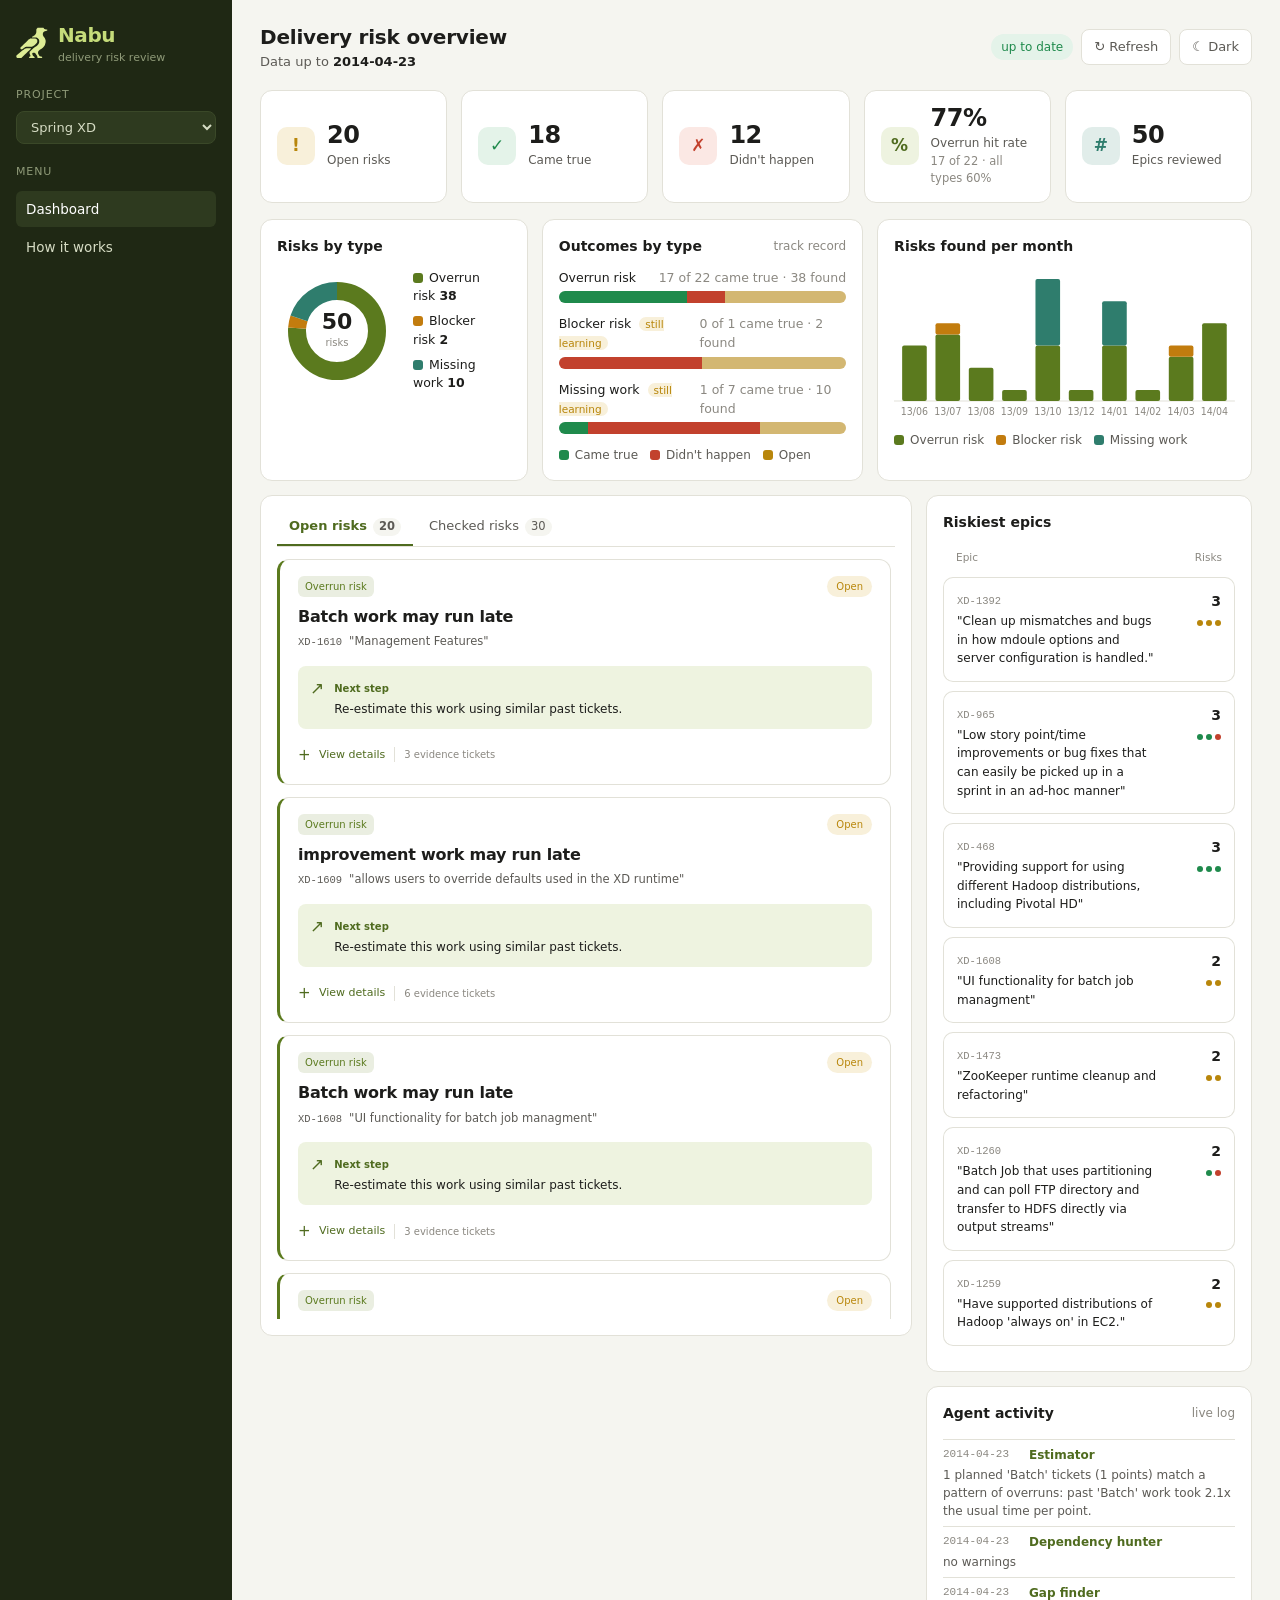
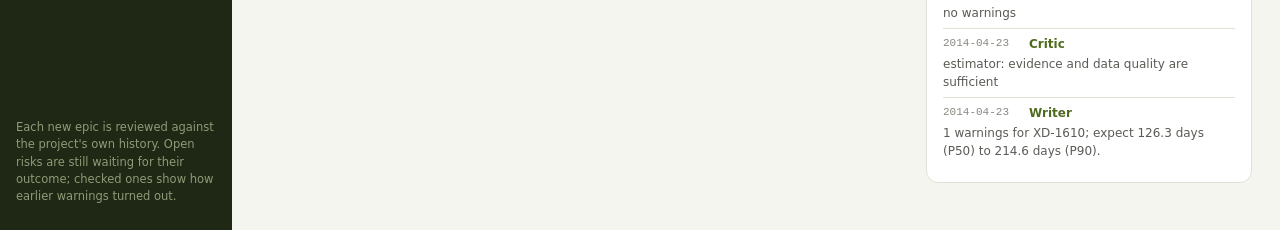
==== commit e033634c: "Align riskiest epics styling with risk cards" ====
--- a/frontend/index.html
+++ b/frontend/index.html
@@ -175,6 +175,9 @@
 
 /* Scan the risk and next step first; expand for reasoning and evidence. */
 .risk{padding:16px 18px;border-left-width:3px;margin-bottom:12px;border-radius:12px}.risk .head{margin-bottom:9px}.risk .tag{font-size:10px;padding:3px 7px;font-weight:500}.risk .badge{font-size:10px;padding:3px 9px}.risk-title{font-size:16px;font-weight:600;letter-spacing:-.25px;line-height:1.4;margin:0 0 5px}.risk .epic{display:flex;align-items:baseline;gap:7px;font-size:11.5px;color:var(--ink-2);font-weight:400;margin:0;flex-wrap:wrap}.risk .epic code{font-size:10.5px;margin:0;flex-shrink:0}.risk .epic span{overflow-wrap:anywhere}.risk-action{display:flex;gap:10px;align-items:start;margin:15px 0 0;padding:11px 12px;border-radius:8px;background:var(--accent-tint)}.action-icon{color:var(--accent);font-size:17px;line-height:1.3}.action-label{font-size:10px;color:var(--accent);font-weight:600}.risk-action p{font-size:12px;line-height:1.5;margin:2px 0 0}.risk-more{margin-top:13px}.risk-more>summary{display:flex;gap:9px;align-items:center;list-style:none;font-size:11px;min-height:26px;width:fit-content}.risk-more>summary::-webkit-details-marker{display:none}.risk-more>summary:before{content:'+';font-size:15px;width:12px;color:var(--accent)}.risk-more[open]>summary:before{content:'−'}.risk-more .evidence-count{color:var(--ink-3);font-size:10px;padding-left:9px;border-left:1px solid var(--border)}.risk-more .show-less,.risk-more[open] .show-more{display:none}.risk-more[open] .show-less{display:inline}.risk-more-content{border-top:1px solid var(--border);padding-top:12px;margin-top:8px}.risk-more-content .conf{margin:0 0 14px;font-size:10.5px}.risk-more-content section{margin:0 0 14px}.risk-more-content section:last-child{margin-bottom:0}.risk-more-content h4{font-size:11px;color:var(--ink);font-weight:600;margin:0 0 4px}.risk-more-content p,.risk-more-content li{font-size:12px;line-height:1.65;margin:0;color:var(--ink-2)}.risk-more-content ul{margin-top:5px}.risk-more>summary:focus-visible{outline:2px solid var(--accent);outline-offset:4px;border-radius:3px}@media(max-width:600px){.risk{padding:14px}.risk-title{font-size:15px}.risk-more>summary{min-height:32px}}
+
+/* Align epic rows with the compact risk cards; content and ordering are unchanged. */
+.epic-panel h2{margin-bottom:8px}.epic-panel table{table-layout:fixed;border-collapse:separate;border-spacing:0 9px}.epic-panel th{font-size:10.5px;padding:0 13px 2px}.epic-panel th:last-child{width:63px;text-align:right}.epic-panel td{padding:13px;border-top:1px solid var(--border);border-bottom:1px solid var(--border);vertical-align:top;font-size:12px;line-height:1.55}.epic-panel td:first-child{border-left:1px solid var(--border);border-radius:10px 0 0 10px}.epic-panel td:last-child{border-right:1px solid var(--border);border-radius:0 10px 10px 0}.epic-panel td code{display:inline-block;font:10.5px var(--mono);color:var(--ink-3);margin-bottom:5px}.epic-panel .epic-name{display:inline-block;overflow-wrap:anywhere;color:var(--ink);font-weight:500}.epic-panel td.num{font-size:14px;font-weight:600;font-variant-numeric:tabular-nums;padding-left:4px}.epic-panel .dots{display:flex;justify-content:flex-end;gap:3px;margin-top:7px;flex-wrap:wrap}.epic-panel .dots i{width:6px;height:6px;margin:0;flex:none}.epic-panel table tr:last-child td{border-bottom:1px solid var(--border)}
 </style>
 </head>
 <body>
@@ -271,7 +274,7 @@
         <div id="risks"><p class="empty">Risks appear here as the agents find them.</p></div>
       </section>
       <div class="grid" style="margin:0">
-        <section class="card"><h2>Riskiest epics</h2><div id="epics"></div></section>
+        <section class="card epic-panel"><h2>Riskiest epics</h2><div id="epics"></div></section>
         <section class="card"><h2>Agent activity<span class="hint">live log</span></h2><div id="log" role="log"></div></section>
       </div>
     </div>
@@ -465,7 +468,7 @@
   for (const r of all) (by[r.epic] = by[r.epic] || { title: r.title, rs: [] }).rs.push(r);
   const top = Object.entries(by).sort((a, b) => b[1].rs.length - a[1].rs.length).slice(0, 7);
   $("epics").innerHTML = `<table><tr><th>Epic</th><th style="text-align:right">Risks</th></tr>${top.map(([e, v]) =>
-    `<tr><td><code>${esc(e)}</code><br>${esc(v.title)}</td><td class="num">${v.rs.length}<div class="dots">${v.rs.slice(0, 6).map(r =>
+    `<tr><td><code>${esc(e)}</code><br><span class="epic-name">${esc(v.title)}</span></td><td class="num">${v.rs.length}<div class="dots">${v.rs.slice(0, 6).map(r =>
       `<i style="background:${r.score ? (r.score.hit ? "var(--good)" : "var(--bad)") : "var(--wait)"}" title="${r.score ? (r.score.hit ? "came true" : "didn't happen") : "open"}"></i>`).join("")}</div></td></tr>`).join("")}</table>`;
 }
 
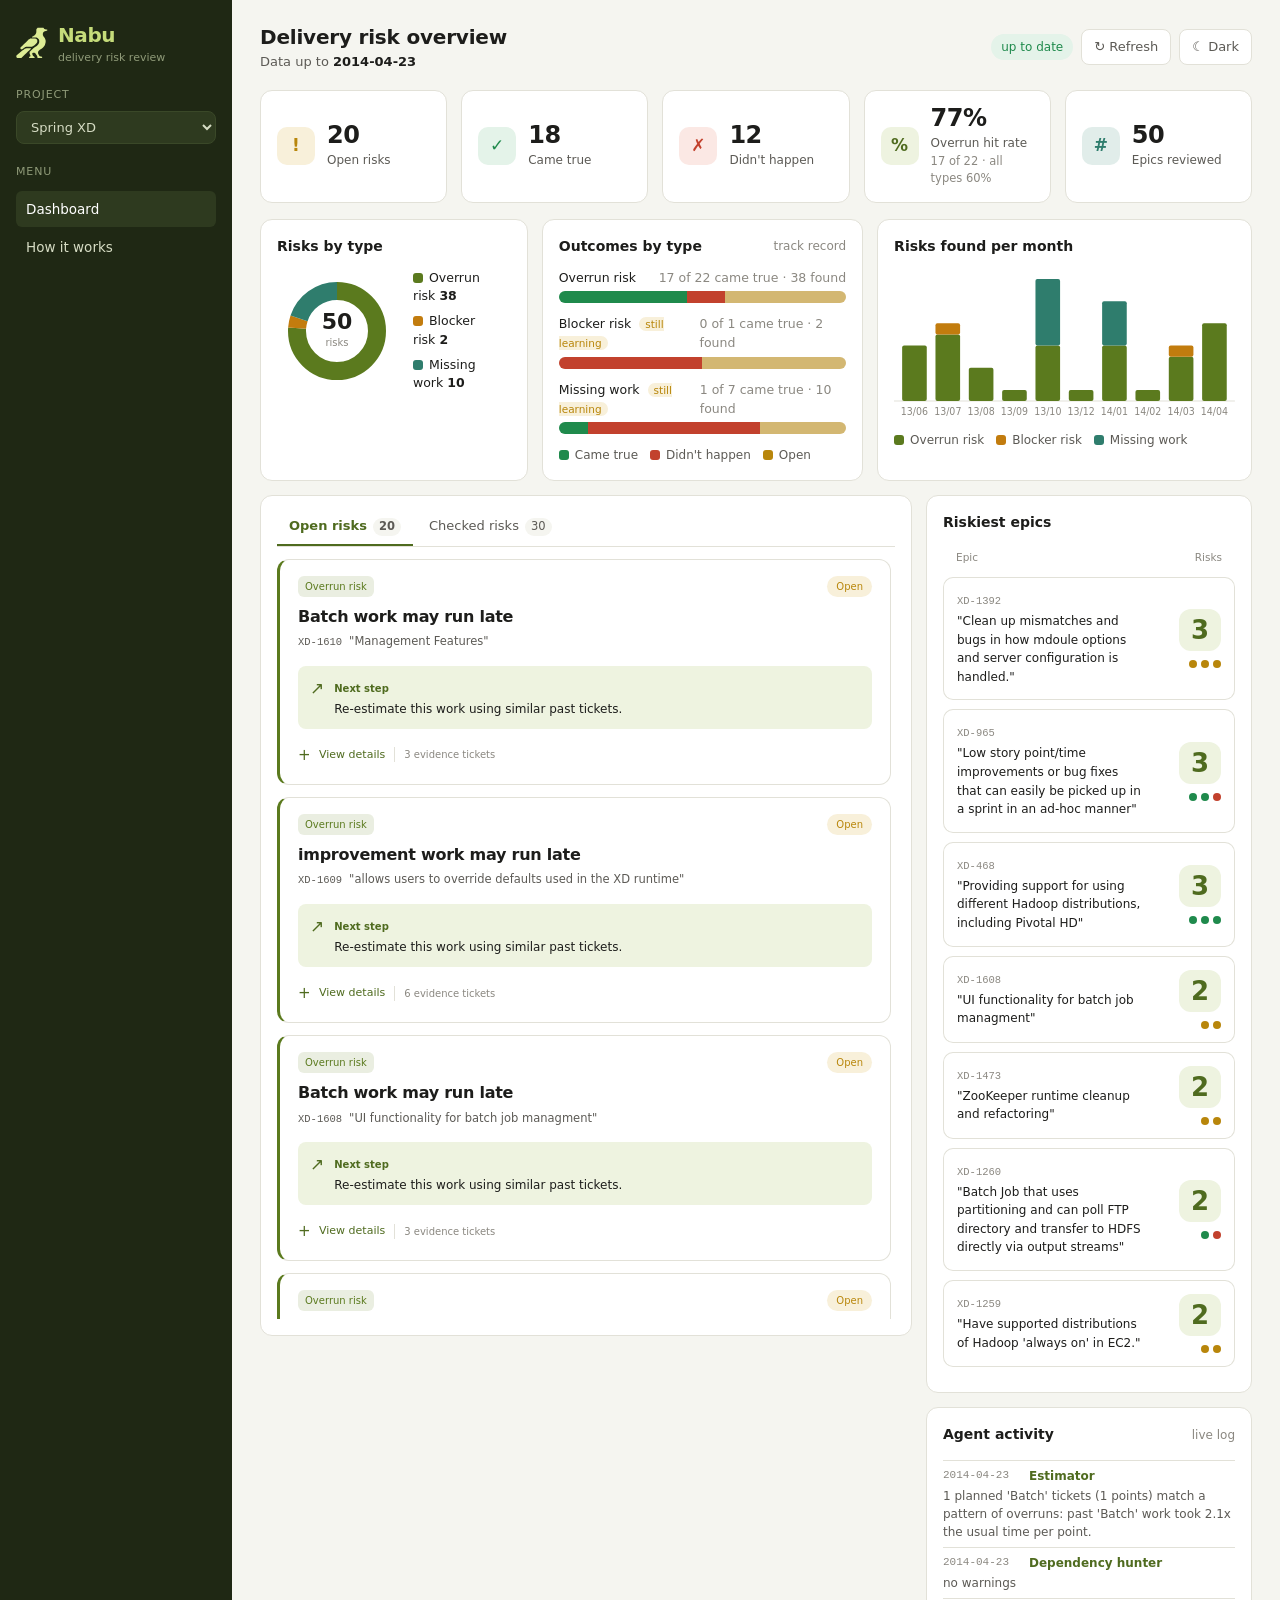
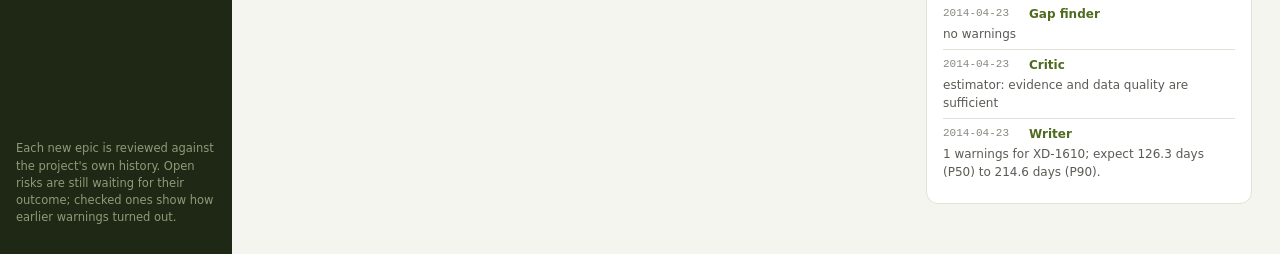
==== commit 118d5da9: "Make epic risk counts larger and easier to scan" ====
--- a/frontend/index.html
+++ b/frontend/index.html
@@ -178,6 +178,8 @@
 
 /* Align epic rows with the compact risk cards; content and ordering are unchanged. */
 .epic-panel h2{margin-bottom:8px}.epic-panel table{table-layout:fixed;border-collapse:separate;border-spacing:0 9px}.epic-panel th{font-size:10.5px;padding:0 13px 2px}.epic-panel th:last-child{width:63px;text-align:right}.epic-panel td{padding:13px;border-top:1px solid var(--border);border-bottom:1px solid var(--border);vertical-align:top;font-size:12px;line-height:1.55}.epic-panel td:first-child{border-left:1px solid var(--border);border-radius:10px 0 0 10px}.epic-panel td:last-child{border-right:1px solid var(--border);border-radius:0 10px 10px 0}.epic-panel td code{display:inline-block;font:10.5px var(--mono);color:var(--ink-3);margin-bottom:5px}.epic-panel .epic-name{display:inline-block;overflow-wrap:anywhere;color:var(--ink);font-weight:500}.epic-panel td.num{font-size:14px;font-weight:600;font-variant-numeric:tabular-nums;padding-left:4px}.epic-panel .dots{display:flex;justify-content:flex-end;gap:3px;margin-top:7px;flex-wrap:wrap}.epic-panel .dots i{width:6px;height:6px;margin:0;flex:none}.epic-panel table tr:last-child td{border-bottom:1px solid var(--border)}
+
+.epic-panel th:last-child{width:78px}.epic-panel td.num{vertical-align:middle}.epic-risk-count{display:inline-grid;place-items:center;min-width:42px;min-height:42px;padding:4px 8px;border-radius:12px;background:var(--accent-tint);color:var(--accent);font-size:26px;font-weight:700;line-height:1;font-variant-numeric:tabular-nums}.epic-panel .dots{gap:4px;margin-top:9px}.epic-panel .dots i{width:8px;height:8px}
 </style>
 </head>
 <body>
@@ -468,7 +470,7 @@
   for (const r of all) (by[r.epic] = by[r.epic] || { title: r.title, rs: [] }).rs.push(r);
   const top = Object.entries(by).sort((a, b) => b[1].rs.length - a[1].rs.length).slice(0, 7);
   $("epics").innerHTML = `<table><tr><th>Epic</th><th style="text-align:right">Risks</th></tr>${top.map(([e, v]) =>
-    `<tr><td><code>${esc(e)}</code><br><span class="epic-name">${esc(v.title)}</span></td><td class="num">${v.rs.length}<div class="dots">${v.rs.slice(0, 6).map(r =>
+    `<tr><td><code>${esc(e)}</code><br><span class="epic-name">${esc(v.title)}</span></td><td class="num"><span class="epic-risk-count" aria-label="${v.rs.length} risks">${v.rs.length}</span><div class="dots">${v.rs.slice(0, 6).map(r =>
       `<i style="background:${r.score ? (r.score.hit ? "var(--good)" : "var(--bad)") : "var(--wait)"}" title="${r.score ? (r.score.hit ? "came true" : "didn't happen") : "open"}"></i>`).join("")}</div></td></tr>`).join("")}</table>`;
 }
 
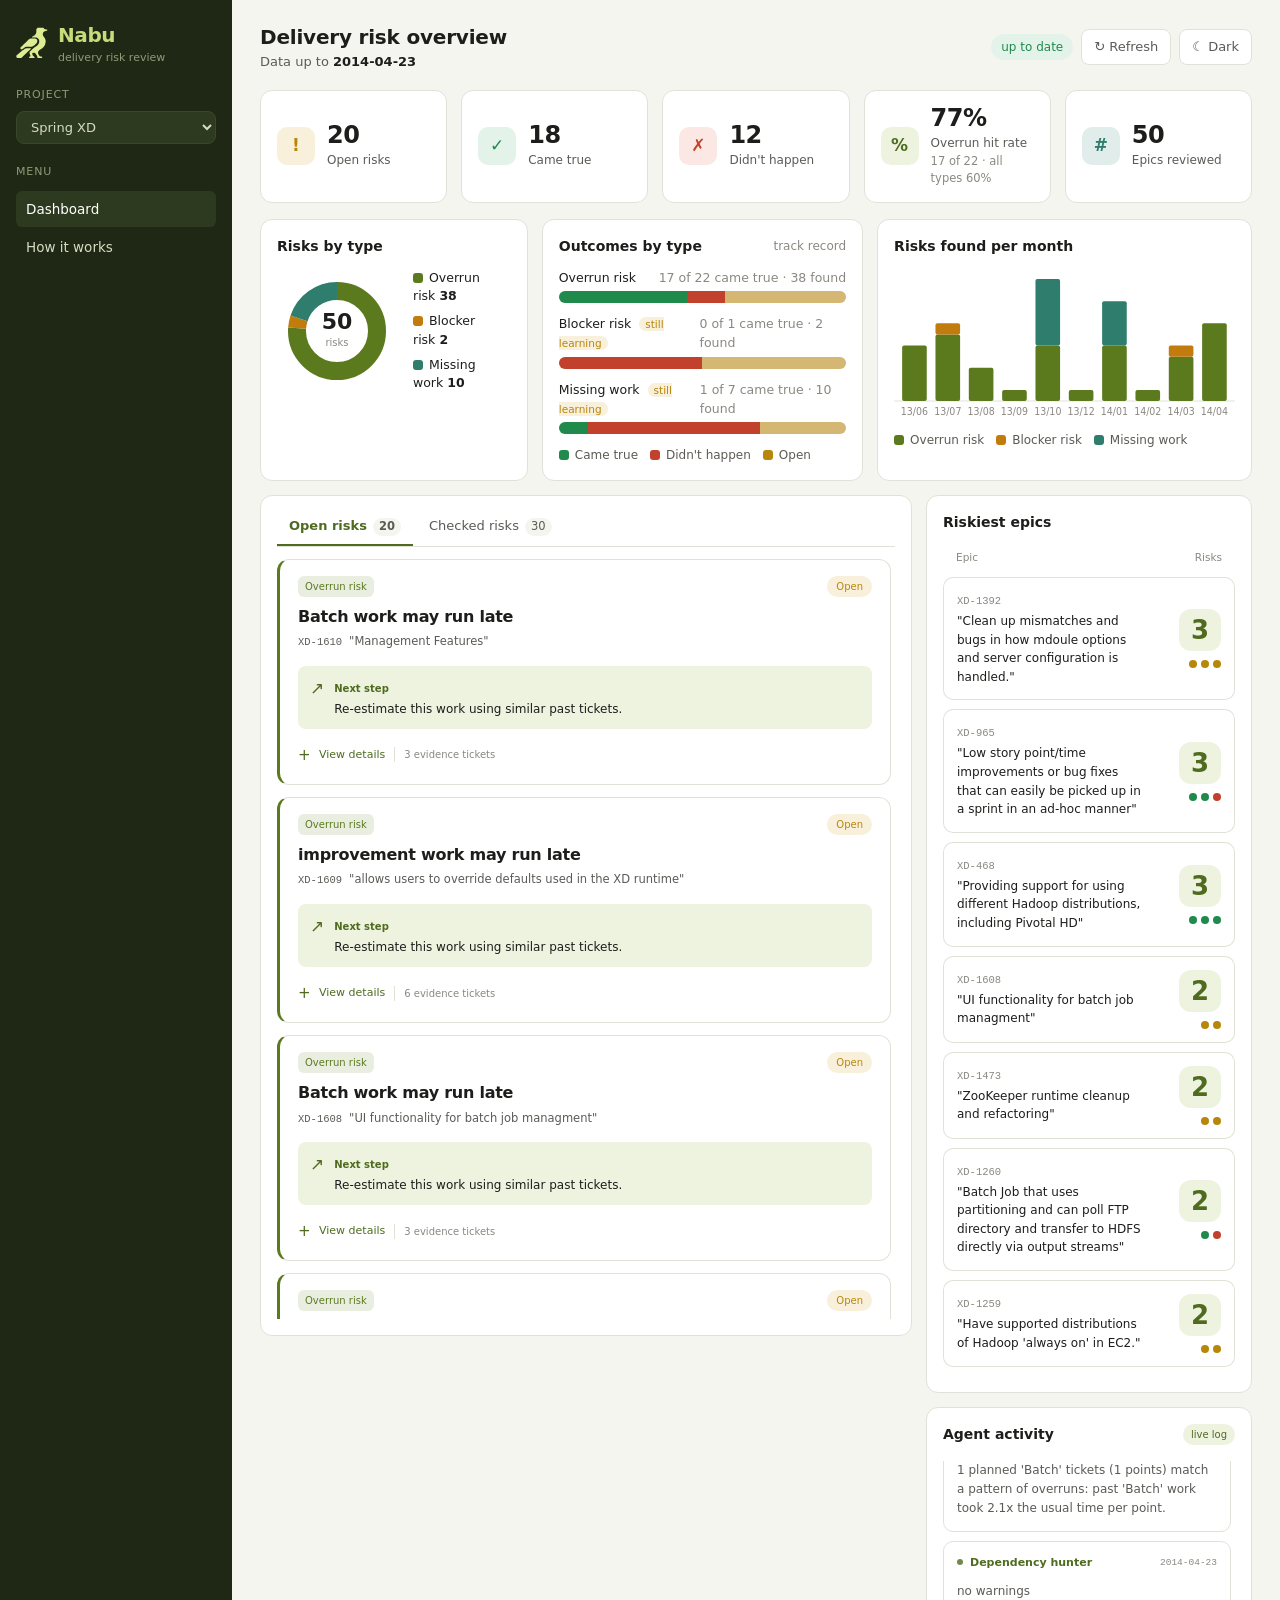
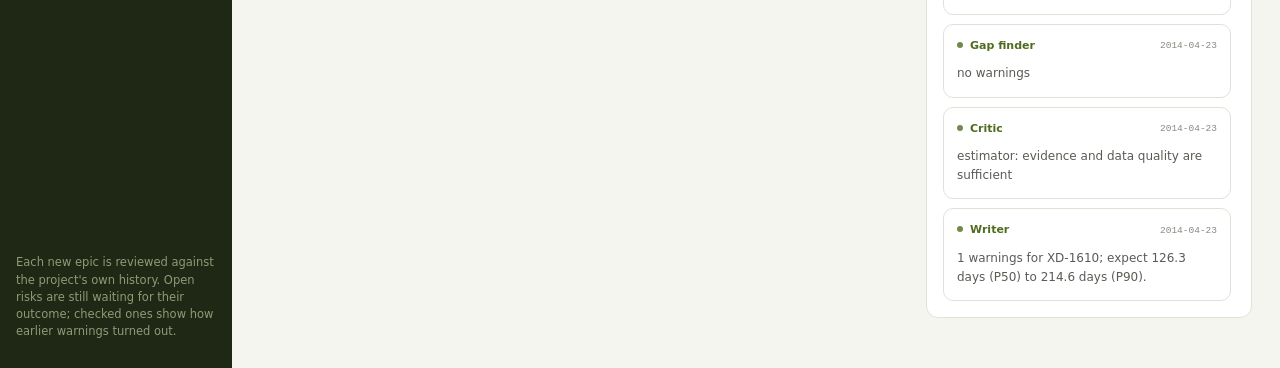
==== commit 3ae9dfe6: "Align agent activity styling with dashboard cards" ====
--- a/frontend/index.html
+++ b/frontend/index.html
@@ -180,6 +180,9 @@
 .epic-panel h2{margin-bottom:8px}.epic-panel table{table-layout:fixed;border-collapse:separate;border-spacing:0 9px}.epic-panel th{font-size:10.5px;padding:0 13px 2px}.epic-panel th:last-child{width:63px;text-align:right}.epic-panel td{padding:13px;border-top:1px solid var(--border);border-bottom:1px solid var(--border);vertical-align:top;font-size:12px;line-height:1.55}.epic-panel td:first-child{border-left:1px solid var(--border);border-radius:10px 0 0 10px}.epic-panel td:last-child{border-right:1px solid var(--border);border-radius:0 10px 10px 0}.epic-panel td code{display:inline-block;font:10.5px var(--mono);color:var(--ink-3);margin-bottom:5px}.epic-panel .epic-name{display:inline-block;overflow-wrap:anywhere;color:var(--ink);font-weight:500}.epic-panel td.num{font-size:14px;font-weight:600;font-variant-numeric:tabular-nums;padding-left:4px}.epic-panel .dots{display:flex;justify-content:flex-end;gap:3px;margin-top:7px;flex-wrap:wrap}.epic-panel .dots i{width:6px;height:6px;margin:0;flex:none}.epic-panel table tr:last-child td{border-bottom:1px solid var(--border)}
 
 .epic-panel th:last-child{width:78px}.epic-panel td.num{vertical-align:middle}.epic-risk-count{display:inline-grid;place-items:center;min-width:42px;min-height:42px;padding:4px 8px;border-radius:12px;background:var(--accent-tint);color:var(--accent);font-size:26px;font-weight:700;line-height:1;font-variant-numeric:tabular-nums}.epic-panel .dots{gap:4px;margin-top:9px}.epic-panel .dots i{width:8px;height:8px}
+
+/* Activity entries share the risk and epic card language. */
+.activity-card h2{margin-bottom:16px}.activity-card h2 .hint{font-size:10px;padding:3px 8px;background:var(--accent-tint);color:var(--accent);border-radius:999px}.activity-card #log{max-height:440px;padding-right:4px}.activity-card .row{grid-template-columns:minmax(0,1fr) auto;gap:8px 10px;padding:13px;margin-bottom:9px;border:1px solid var(--border);border-radius:10px;background:var(--surface);align-items:center}.activity-card .row:last-child{margin-bottom:0}.activity-card .row .when{grid-column:2;grid-row:1;font-size:9.5px;color:var(--ink-3);white-space:nowrap}.activity-card .row .who{grid-column:1;grid-row:1;font-size:11px;font-weight:600;line-height:1.5;color:var(--accent)}.activity-card .row .msg{font-size:12px;line-height:1.6;color:var(--ink-2);overflow-wrap:anywhere;padding-top:2px}.activity-card .row .who:before{content:'';display:inline-block;width:6px;height:6px;border-radius:50%;background:var(--accent);margin-right:7px;vertical-align:1px;opacity:.8}
 </style>
 </head>
 <body>
@@ -277,7 +280,7 @@
       </section>
       <div class="grid" style="margin:0">
         <section class="card epic-panel"><h2>Riskiest epics</h2><div id="epics"></div></section>
-        <section class="card"><h2>Agent activity<span class="hint">live log</span></h2><div id="log" role="log"></div></section>
+        <section class="card activity-card"><h2>Agent activity<span class="hint">live log</span></h2><div id="log" role="log"></div></section>
       </div>
     </div>
   </main>
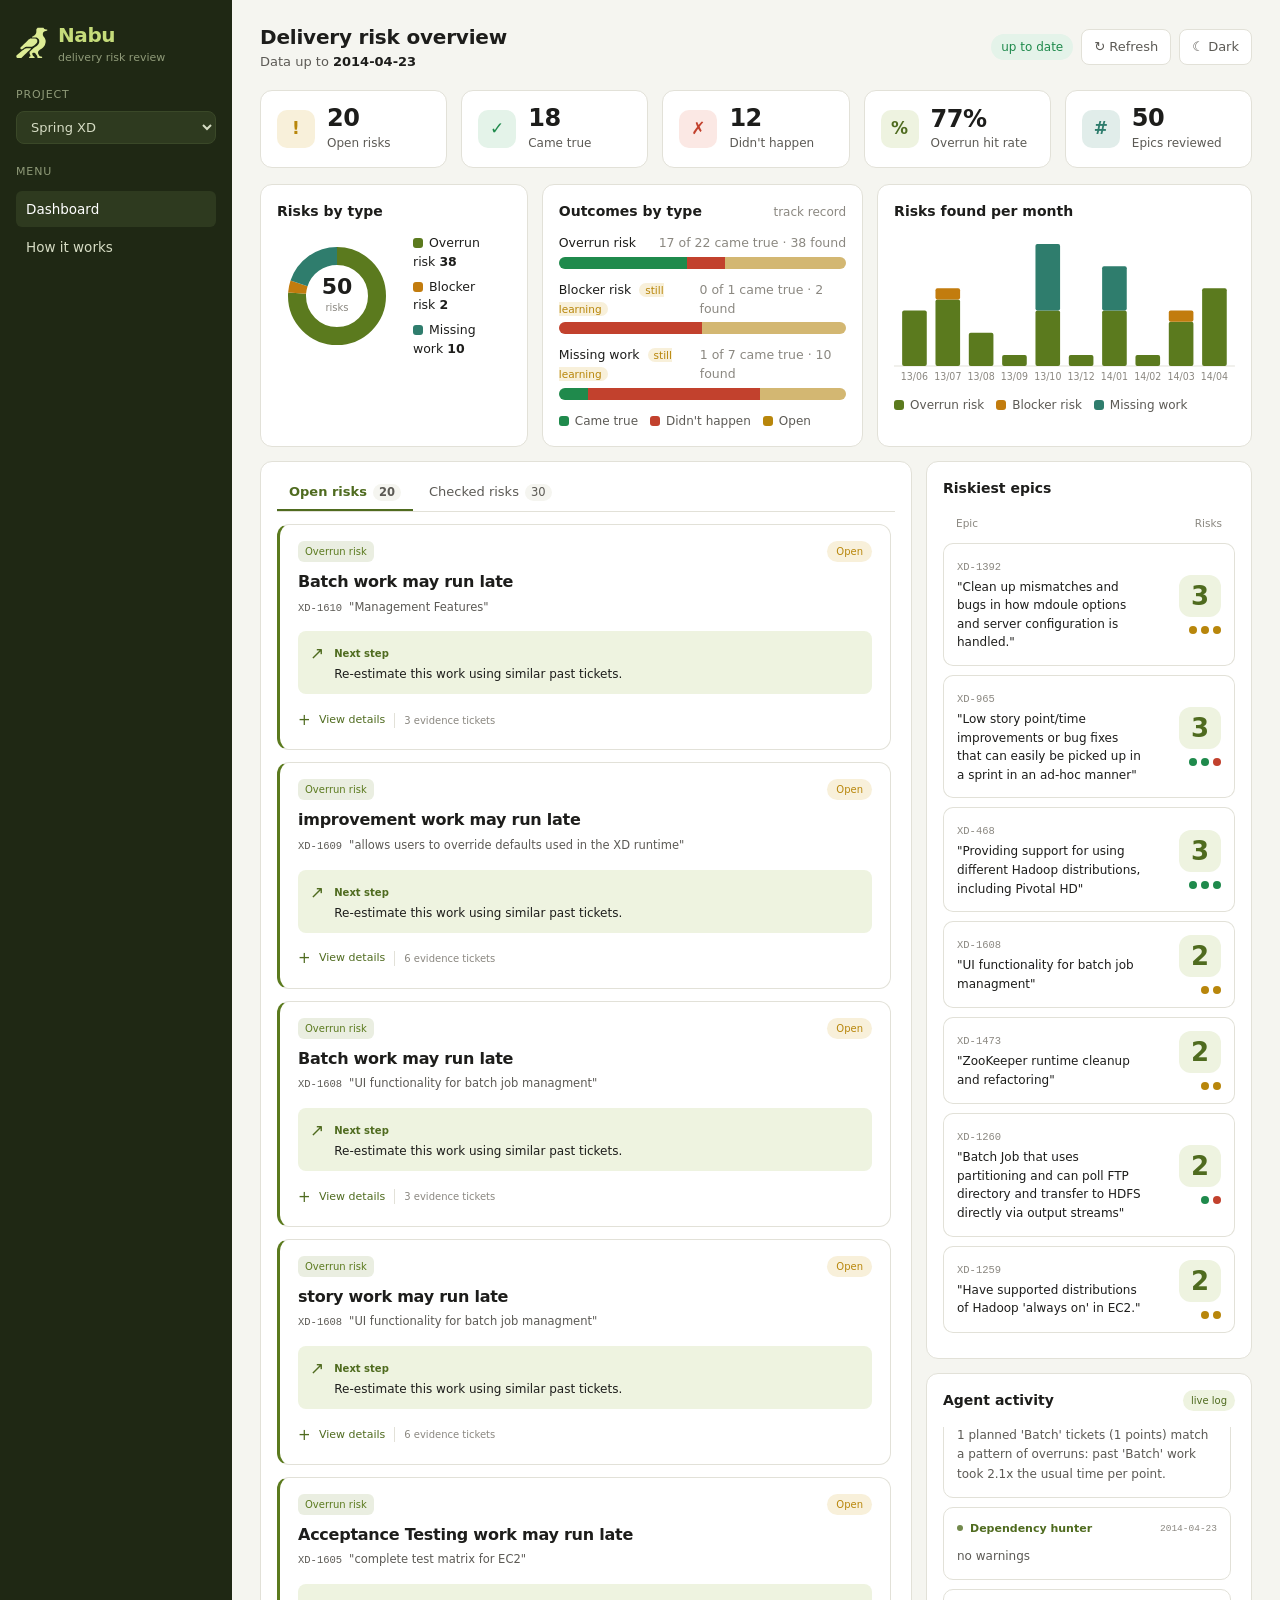
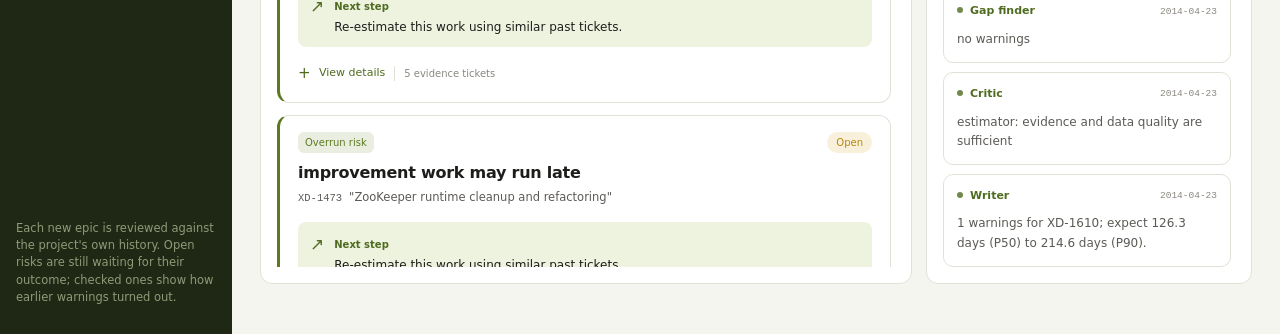
==== commit 472b6adb: "Prioritize unobserved risks and align dashboard panels" ====
--- a/frontend/index.html
+++ b/frontend/index.html
@@ -167,9 +167,6 @@
 .workflow-reference { margin: 0; }
 .workflow-reference h2 { margin-bottom: 6px; }
 .workflow-reference > p { color: var(--ink-2); margin: 0 0 14px; }
-.workflow-image { display: block; position: relative; aspect-ratio: 876 / 489; overflow: hidden; border-radius: 8px; background: #1c211b; }
-.workflow-image img { position: absolute; display: block; max-width: none; width: 109.589%; height: auto; left: -4.795%; top: -10.838%; }
-.workflow-image:focus-visible { outline: 3px solid var(--accent); outline-offset: 4px; }
 .workflow-reference figcaption { margin-top: 10px; font-size: 12px; line-height: 1.5; color: var(--ink-2); }
 .workflow-reference figcaption a { color: var(--accent); text-underline-offset: 3px; }
 
@@ -183,6 +180,13 @@
 
 /* Activity entries share the risk and epic card language. */
 .activity-card h2{margin-bottom:16px}.activity-card h2 .hint{font-size:10px;padding:3px 8px;background:var(--accent-tint);color:var(--accent);border-radius:999px}.activity-card #log{max-height:440px;padding-right:4px}.activity-card .row{grid-template-columns:minmax(0,1fr) auto;gap:8px 10px;padding:13px;margin-bottom:9px;border:1px solid var(--border);border-radius:10px;background:var(--surface);align-items:center}.activity-card .row:last-child{margin-bottom:0}.activity-card .row .when{grid-column:2;grid-row:1;font-size:9.5px;color:var(--ink-3);white-space:nowrap}.activity-card .row .who{grid-column:1;grid-row:1;font-size:11px;font-weight:600;line-height:1.5;color:var(--accent)}.activity-card .row .msg{font-size:12px;line-height:1.6;color:var(--ink-2);overflow-wrap:anywhere;padding-top:2px}.activity-card .row .who:before{content:'';display:inline-block;width:6px;height:6px;border-radius:50%;background:var(--accent);margin-right:7px;vertical-align:1px;opacity:.8}
+
+
+.how{max-width:1160px}.how>.step,.how>.note{max-width:820px}.workflow-reference{padding:20px;min-width:0}.workflow-heading{display:flex;justify-content:space-between;align-items:start;gap:20px}.workflow-heading p{color:var(--ink-2);margin:5px 0 0;font-size:13px}.workflow-download{font-size:12px;color:var(--accent);white-space:nowrap;padding:6px 0}.workflow-tools{display:flex;align-items:center;gap:7px;margin:18px 0 10px;flex-wrap:wrap}.workflow-tools>span{color:var(--ink-2);font-size:12px;margin-right:auto}.workflow-tools button{border:1px solid var(--border);background:var(--surface);color:var(--ink);border-radius:5px;padding:6px 10px;min-width:32px;min-height:32px;font:inherit;font-size:12px;cursor:pointer}.workflow-tools button:hover{background:var(--accent-tint)}.workflow-tools button:disabled{opacity:.4;cursor:default}.workflow-tools button:focus-visible,.workflow-download:focus-visible{outline:2px solid var(--accent);outline-offset:3px}#workflow-zoom{font:11px var(--mono);min-width:40px;text-align:center;color:var(--ink-2)}.workflow-viewport{background:#1d231c;border-radius:8px;overflow:auto;max-height:530px;overscroll-behavior:contain;scrollbar-color:#617052 #22291e}.workflow-viewport:focus-visible{outline:2px solid var(--accent);outline-offset:3px}.workflow-svg{display:block;width:100%;height:auto;max-width:none;touch-action:pan-x pan-y}.workflow-inspector{display:grid;grid-template-columns:155px 1fr;gap:16px;margin-top:12px;padding:14px;background:var(--accent-tint);border-radius:5px;align-items:baseline}.workflow-inspector strong{font-size:13px;color:var(--ink)}.workflow-inspector p{font-size:12px;color:var(--ink-2);margin:0;line-height:1.6}.workflow-reference figcaption{font-size:11px;margin-top:11px;color:var(--ink-3)}
+@media(max-width:760px){.workflow-reference{padding:14px}.workflow-heading{display:block}.workflow-download{display:inline-block;margin-top:6px}.workflow-tools{gap:6px}.workflow-tools>span{flex-basis:100%;margin-bottom:6px}.workflow-tools button{min-height:40px;min-width:40px}.workflow-viewport{max-height:440px}.workflow-inspector{grid-template-columns:1fr;gap:5px}}
+
+/* Fill the risk column to the bottom of the adjacent dashboard panels. */
+.g2{align-items:stretch}.risk-panel{display:flex;flex-direction:column;min-height:0}.risk-panel .tabs{flex-shrink:0}.risk-panel #risks{flex:1 1 0;height:0;min-height:0;max-height:none;overflow:auto}.kpis .kpi{align-items:center}.kpi.acc span{display:block}@media(max-width:860px){.risk-panel{display:block}.risk-panel #risks{height:auto;max-height:760px}}
 </style>
 </head>
 <body>
@@ -200,14 +204,95 @@
   <main id="view-how" hidden>
     <div class="top"><div><h1>How it works</h1><div class="sub">Nabu reviews a new epic against the project's own history, before work starts.</div></div></div>
     <div class="how">
-      <figure class="card workflow-reference">
-        <h2>The agent workflow</h2>
-        <p>How a new plan moves through the review team, and how outcomes feed back into the next review.</p>
-        <a class="workflow-image" href="assets/agent-workflow-reference.png" target="_blank" rel="noopener" aria-label="Open the agent workflow diagram at full size">
-          <img src="assets/agent-workflow-reference.png" width="960" height="572" alt="The replay clock feeds the Historian, then the Planner routes work to the Estimator, Dependency hunter and Gap finder. Data quality and the Critic check the findings before the Writer publishes a review. The Scorekeeper compares outcomes and feeds them back to the Historian.">
-        </a>
-        <figcaption>Reference image; the status labels and controls shown are not live. <a href="assets/agent-workflow-reference.png" target="_blank" rel="noopener">Open full-size diagram</a>.</figcaption>
-      </figure>
+      <figure class="card workflow-reference" id="workflow-reference">
+<div class="workflow-heading"><div><h2>The agent workflow</h2><p>Follow a plan from historical evidence to a cited review.</p></div><a class="workflow-download" href="assets/agent-workflow.svg" download>Download SVG ↗</a></div>
+<div class="workflow-tools" role="group" aria-label="Diagram controls"><span>Select an agent to inspect its role</span><button type="button" id="workflow-zoom-out" aria-label="Zoom out">−</button><output id="workflow-zoom" aria-label="Diagram zoom">100%</output><button type="button" id="workflow-zoom-in" aria-label="Zoom in">+</button><button type="button" id="workflow-fit">Fit view</button><button type="button" id="workflow-reset">Reset selection</button></div>
+<div class="workflow-viewport" id="workflow-viewport" tabindex="0" aria-label="Agent diagram. Scroll to explore when zoomed."><svg xmlns="http://www.w3.org/2000/svg" id="agent-workflow-svg" class="workflow-svg" viewBox="0 0 1210 510" role="group" aria-labelledby="workflow-vector-title workflow-vector-description">
+<title id="workflow-vector-title">Nabu agent review workflow</title>
+<desc id="workflow-vector-description">The replay clock feeds the Historian, then the Planner routes a plan to the Estimator, Dependency hunter and Gap finder. Data quality and Critic assess findings before the Writer saves the review. Scorekeeper checks later outcomes and feeds pattern weights back to Historian. Critic can request one revision. Select an agent for details.</desc>
+<style>
+.wf-background{fill:#1d231c}.wf-stage{fill:#abb5a3;font:11px Arial,sans-serif;letter-spacing:2px}.wf-edge{fill:none;stroke:#788770;stroke-width:1.7;marker-end:url(#wf-arrow)}.wf-edge.feedback{stroke:#718361;stroke-dasharray:5 6}.wf-edge.revision{stroke:#ae9a6c;stroke-dasharray:4 5}.wf-edge.active{stroke:#d9ed89;stroke-width:2.5}.wf-node{cursor:pointer;outline:none}.wf-node .wf-box{fill:#282f25;stroke:#4b5743;stroke-width:1.2}.wf-node:hover .wf-box,.wf-node:focus .wf-box{stroke:#c7dc8b;stroke-width:2}.wf-node[aria-pressed="true"] .wf-box{fill:#34412c;stroke:#d9ed89;stroke-width:2}.wf-node .wf-divider{stroke:#424c3b;stroke-width:1}.wf-label{fill:#f0f4e8;font:500 14px Arial,sans-serif}.wf-description{fill:#b5c0aa;font:12px Arial,sans-serif}.wf-node-dot{fill:#c2d997}.wf-note{fill:#b4bfa7;font:12px Arial,sans-serif}.wf-revision-note{fill:#bead85;font:11px Arial,sans-serif}
+</style>
+<defs><marker id="wf-arrow" viewBox="0 0 8 8" refX="7" refY="4" markerWidth="5" markerHeight="5" orient="auto"><path d="M0 0L8 4L0 8Z" fill="#a2b189"/></marker></defs>
+<rect class="wf-background" width="1210" height="510" rx="8"/>
+<text class="wf-stage" x="30" y="31">01 / CONTEXT</text><text class="wf-stage" x="620" y="31">02 / ANALYSIS</text><text class="wf-stage" x="1020" y="31">03 / OUTPUT</text>
+<path class="wf-edge" data-from="replay" data-to="historian" d="M190 248H225"/>
+<path class="wf-edge" data-from="historian" data-to="planner" d="M385 248H420"/>
+<path class="wf-edge" data-from="planner" data-to="estimator" d="M580 248H595Q605 248 605 238V118Q605 108 615 108H620"/>
+<path class="wf-edge" data-from="planner" data-to="dependency" d="M580 248H620"/>
+<path class="wf-edge" data-from="planner" data-to="gaps" d="M580 248H595Q605 248 605 258V378Q605 388 615 388H620"/>
+<path class="wf-edge" data-from="estimator" data-to="quality" d="M780 108H825"/>
+<path class="wf-edge" data-from="quality" data-to="critic" d="M905 154V202"/>
+<path class="wf-edge" data-from="dependency" data-to="critic" d="M780 248H825"/>
+<path class="wf-edge" data-from="gaps" data-to="critic" d="M780 388H792Q802 388 802 378V278Q802 268 812 268H825"/>
+<path class="wf-edge" data-from="critic" data-to="writer" d="M985 248H1020"/>
+<path class="wf-edge" data-from="writer" data-to="scorekeeper" d="M1100 294V342"/>
+<path class="wf-edge feedback" data-from="scorekeeper" data-to="historian" d="M1100 434V456Q1100 468 1088 468H317Q305 468 305 456V294"/>
+
+<g class="wf-node" data-agent="replay" transform="translate(30 202)" role="button" tabindex="0" aria-pressed="false" aria-label="Replay clock: Advance review time. Save each checkpoint">
+<rect class="wf-box" width="160" height="92" rx="7"/><circle class="wf-node-dot" cx="14" cy="22" r="2.5"/>
+<text class="wf-label" x="24" y="27">Replay clock</text><path class="wf-divider" d="M0 40H160"/>
+<text class="wf-description" x="13" y="62">Advance review time</text>
+<text class="wf-description" x="13" y="78">Save each checkpoint</text>
+</g>
+<g class="wf-node" data-agent="historian" transform="translate(225 202)" role="button" tabindex="0" aria-pressed="false" aria-label="Historian: Find recurring patterns. from completed work">
+<rect class="wf-box" width="160" height="92" rx="7"/><circle class="wf-node-dot" cx="14" cy="22" r="2.5"/>
+<text class="wf-label" x="24" y="27">Historian</text><path class="wf-divider" d="M0 40H160"/>
+<text class="wf-description" x="13" y="62">Find recurring patterns</text>
+<text class="wf-description" x="13" y="78">from completed work</text>
+</g>
+<g class="wf-node" data-agent="planner" transform="translate(420 202)" role="button" tabindex="0" aria-pressed="false" aria-label="Planner: Read the new epic. Route planned tickets">
+<rect class="wf-box" width="160" height="92" rx="7"/><circle class="wf-node-dot" cx="14" cy="22" r="2.5"/>
+<text class="wf-label" x="24" y="27">Planner</text><path class="wf-divider" d="M0 40H160"/>
+<text class="wf-description" x="13" y="62">Read the new epic</text>
+<text class="wf-description" x="13" y="78">Route planned tickets</text>
+</g>
+<g class="wf-node" data-agent="estimator" transform="translate(620 62)" role="button" tabindex="0" aria-pressed="false" aria-label="Estimator: Check estimate risk. against past delivery">
+<rect class="wf-box" width="160" height="92" rx="7"/><circle class="wf-node-dot" cx="14" cy="22" r="2.5"/>
+<text class="wf-label" x="24" y="27">Estimator</text><path class="wf-divider" d="M0 40H160"/>
+<text class="wf-description" x="13" y="62">Check estimate risk</text>
+<text class="wf-description" x="13" y="78">against past delivery</text>
+</g>
+<g class="wf-node" data-agent="dependency" transform="translate(620 202)" role="button" tabindex="0" aria-pressed="false" aria-label="Dependency hunter: Find likely blockers. and missing dependencies">
+<rect class="wf-box" width="160" height="92" rx="7"/><circle class="wf-node-dot" cx="14" cy="22" r="2.5"/>
+<text class="wf-label" x="24" y="27">Dependency hunter</text><path class="wf-divider" d="M0 40H160"/>
+<text class="wf-description" x="13" y="62">Find likely blockers</text>
+<text class="wf-description" x="13" y="78">and missing dependencies</text>
+</g>
+<g class="wf-node" data-agent="gaps" transform="translate(620 342)" role="button" tabindex="0" aria-pressed="false" aria-label="Gap finder: Find work the plan. may have left out">
+<rect class="wf-box" width="160" height="92" rx="7"/><circle class="wf-node-dot" cx="14" cy="22" r="2.5"/>
+<text class="wf-label" x="24" y="27">Gap finder</text><path class="wf-divider" d="M0 40H160"/>
+<text class="wf-description" x="13" y="62">Find work the plan</text>
+<text class="wf-description" x="13" y="78">may have left out</text>
+</g>
+<g class="wf-node" data-agent="quality" transform="translate(825 62)" role="button" tabindex="0" aria-pressed="false" aria-label="Data quality: Assess history coverage. and warning confidence">
+<rect class="wf-box" width="160" height="92" rx="7"/><circle class="wf-node-dot" cx="14" cy="22" r="2.5"/>
+<text class="wf-label" x="24" y="27">Data quality</text><path class="wf-divider" d="M0 40H160"/>
+<text class="wf-description" x="13" y="62">Assess history coverage</text>
+<text class="wf-description" x="13" y="78">and warning confidence</text>
+</g>
+<g class="wf-node" data-agent="critic" transform="translate(825 202)" role="button" tabindex="0" aria-pressed="false" aria-label="Critic: Check claims, citations. and viewer scope">
+<rect class="wf-box" width="160" height="92" rx="7"/><circle class="wf-node-dot" cx="14" cy="22" r="2.5"/>
+<text class="wf-label" x="24" y="27">Critic</text><path class="wf-divider" d="M0 40H160"/>
+<text class="wf-description" x="13" y="62">Check claims, citations</text>
+<text class="wf-description" x="13" y="78">and viewer scope</text>
+</g>
+<g class="wf-node" data-agent="writer" transform="translate(1020 202)" role="button" tabindex="0" aria-pressed="false" aria-label="Writer: Save the cited review. and suggested tickets">
+<rect class="wf-box" width="160" height="92" rx="7"/><circle class="wf-node-dot" cx="14" cy="22" r="2.5"/>
+<text class="wf-label" x="24" y="27">Writer</text><path class="wf-divider" d="M0 40H160"/>
+<text class="wf-description" x="13" y="62">Save the cited review</text>
+<text class="wf-description" x="13" y="78">and suggested tickets</text>
+</g>
+<g class="wf-node" data-agent="scorekeeper" transform="translate(1020 342)" role="button" tabindex="0" aria-pressed="false" aria-label="Scorekeeper: Check later outcomes. Update pattern weights">
+<rect class="wf-box" width="160" height="92" rx="7"/><circle class="wf-node-dot" cx="14" cy="22" r="2.5"/>
+<text class="wf-label" x="24" y="27">Scorekeeper</text><path class="wf-divider" d="M0 40H160"/>
+<text class="wf-description" x="13" y="62">Check later outcomes</text>
+<text class="wf-description" x="13" y="78">Update pattern weights</text>
+</g>
+<text class="wf-note" x="600" y="494">Outcomes inform the next historical review</text></svg></div>
+<div class="workflow-inspector" aria-live="polite"><strong id="workflow-agent-name">Review workflow</strong><p id="workflow-agent-detail">Select a node to see its purpose, inputs and output.</p></div>
+<figcaption>Interactive workflow reference. The diagram describes the implementation; it does not display live execution status.</figcaption>
+</figure>
       <section class="card step"><span class="num">1</span><div><h2>Read the tracker history</h2>
         <p>Nabu pulls the project's tickets, epics, estimates and links from the tracker. Jira and GitHub Issues are mapped into one common format, and every record is tagged with the team or project it belongs to.</p></div></section>
       <section class="card step"><span class="num">2</span><div><h2>Learn from finished work</h2>
@@ -259,7 +344,7 @@
       <div class="kpi open"><div class="ic">!</div><div><b id="t-open">0</b><span>Open risks</span></div></div>
       <div class="kpi hit"><div class="ic">&#10003;</div><div><b id="t-hit">0</b><span>Came true</span></div></div>
       <div class="kpi miss"><div class="ic">&#10007;</div><div><b id="t-miss">0</b><span>Didn't happen</span></div></div>
-      <div class="kpi acc"><div class="ic">%</div><div><b id="t-acc">-</b><span>Overrun hit rate <em id="t-acc-all"></em></span></div></div>
+      <div class="kpi acc"><div class="ic">%</div><div><b id="t-acc">-</b><span>Overrun hit rate</span></div></div>
       <div class="kpi epics"><div class="ic">#</div><div><b id="t-epics">0</b><span>Epics reviewed</span></div></div>
     </div>
 
@@ -271,7 +356,7 @@
     </div>
 
     <div class="grid g2">
-      <section class="card">
+      <section class="card risk-panel">
         <div class="tabs" role="tablist">
           <button class="tab" role="tab" data-tab="open" aria-selected="true">Open risks<span class="n" id="n-open">0</span></button>
           <button class="tab" role="tab" data-tab="graded" aria-selected="false">Checked risks<span class="n" id="n-graded">0</span></button>
@@ -413,7 +498,6 @@
   const est = graded.filter(r => r.agent === "estimator"), estHits = est.filter(r => r.score.hit).length;
   $("t-acc").textContent = est.length ? `${Math.round(100 * estHits / est.length)}%` : "-";
   $("t-acc").title = `${estHits} of ${est.length} checked overrun risks`;
-  $("t-acc-all").textContent = graded.length ? `${estHits} of ${est.length} · all types ${Math.round(100 * hits / graded.length)}%` : "";
   $("n-open").textContent = all.length - graded.length;
   $("n-graded").textContent = graded.length;
   $("t-epics").textContent = s.reviews.length;
@@ -553,6 +637,7 @@
   if (!data) return;
   const expanded = new Set([...$("risks").querySelectorAll('details[open][data-risk]')].map(n => n.dataset.risk));
   const all = risksOf(data), list = all.filter(r => tab === "open" ? !r.score : r.score);
+  if (tab === "graded") list.sort((a, b) => Number(!!a.score.hit) - Number(!!b.score.hit));
   if (!list.length) {
     $("risks").innerHTML = `<p class="empty">${tab === "open" ? "No open risks right now." : "No risks have reached their outcome yet."}</p>`;
     return;
@@ -614,5 +699,6 @@
 
 init();
 </script>
+<script src="assets/agent-workflow.js" defer></script>
 </body>
 </html>
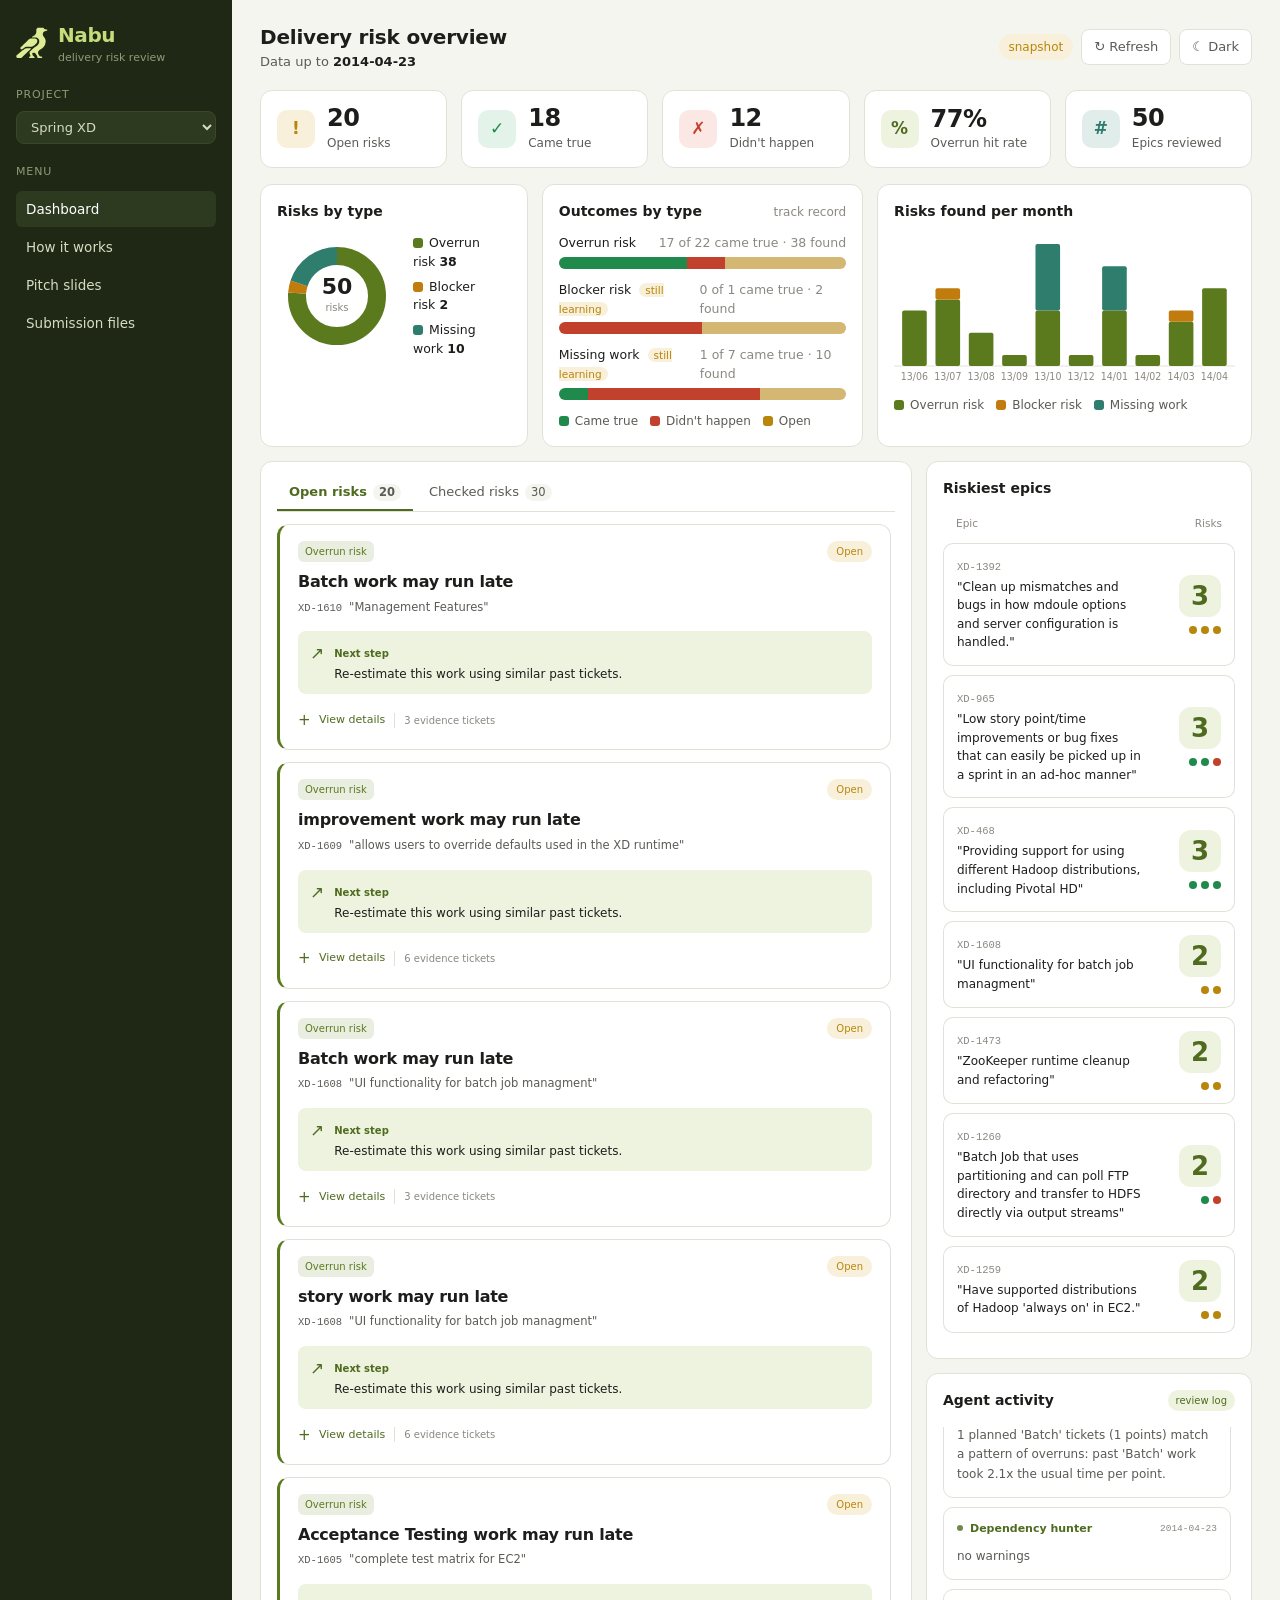
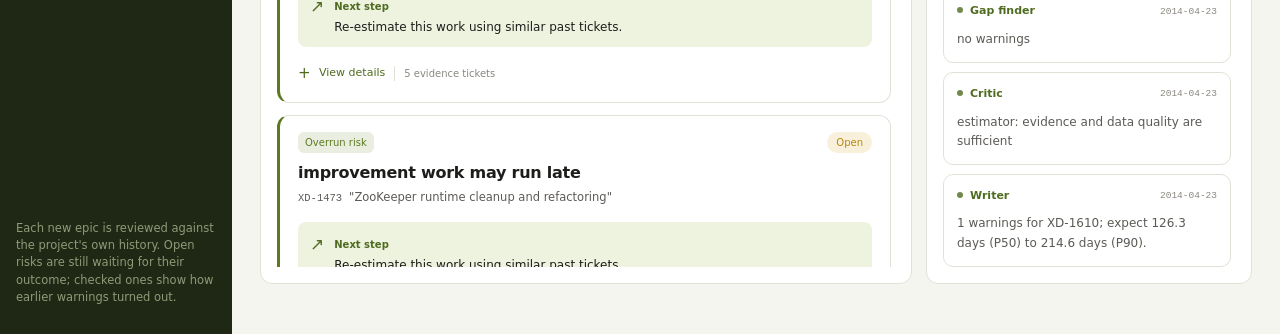
==== commit abe2b6a2: "Remove dashboard playback and expose submission downloads" ====
--- a/frontend/index.html
+++ b/frontend/index.html
@@ -197,6 +197,8 @@
     <nav><p class="side-h">Menu</p>
       <a class="nav" href="#" data-view="dash">Dashboard</a>
       <a class="nav" href="#how" data-view="how">How it works</a>
+      <a class="nav" href="/pitch/">Pitch slides</a>
+      <a class="nav" href="/submission/">Submission files</a>
     </nav>
     <p class="side-foot">Each new epic is reviewed against the project's own history. Open risks are still waiting for their outcome; checked ones show how earlier warnings turned out.</p>
   </aside>
@@ -209,7 +211,7 @@
 <div class="workflow-tools" role="group" aria-label="Diagram controls"><span>Select an agent to inspect its role</span><button type="button" id="workflow-zoom-out" aria-label="Zoom out">−</button><output id="workflow-zoom" aria-label="Diagram zoom">100%</output><button type="button" id="workflow-zoom-in" aria-label="Zoom in">+</button><button type="button" id="workflow-fit">Fit view</button><button type="button" id="workflow-reset">Reset selection</button></div>
 <div class="workflow-viewport" id="workflow-viewport" tabindex="0" aria-label="Agent diagram. Scroll to explore when zoomed."><svg xmlns="http://www.w3.org/2000/svg" id="agent-workflow-svg" class="workflow-svg" viewBox="0 0 1210 510" role="group" aria-labelledby="workflow-vector-title workflow-vector-description">
 <title id="workflow-vector-title">Nabu agent review workflow</title>
-<desc id="workflow-vector-description">The replay clock feeds the Historian, then the Planner routes a plan to the Estimator, Dependency hunter and Gap finder. Data quality and Critic assess findings before the Writer saves the review. Scorekeeper checks later outcomes and feeds pattern weights back to Historian. Critic can request one revision. Select an agent for details.</desc>
+<desc id="workflow-vector-description">The review clock feeds the Historian, then the Planner routes a plan to the Estimator, Dependency hunter and Gap finder. Data quality and Critic assess findings before the Writer saves the review. Scorekeeper checks later outcomes and feeds pattern weights back to Historian. Critic can request one revision. Select an agent for details.</desc>
 <style>
 .wf-background{fill:#1d231c}.wf-stage{fill:#abb5a3;font:11px Arial,sans-serif;letter-spacing:2px}.wf-edge{fill:none;stroke:#788770;stroke-width:1.7;marker-end:url(#wf-arrow)}.wf-edge.feedback{stroke:#718361;stroke-dasharray:5 6}.wf-edge.revision{stroke:#ae9a6c;stroke-dasharray:4 5}.wf-edge.active{stroke:#d9ed89;stroke-width:2.5}.wf-node{cursor:pointer;outline:none}.wf-node .wf-box{fill:#282f25;stroke:#4b5743;stroke-width:1.2}.wf-node:hover .wf-box,.wf-node:focus .wf-box{stroke:#c7dc8b;stroke-width:2}.wf-node[aria-pressed="true"] .wf-box{fill:#34412c;stroke:#d9ed89;stroke-width:2}.wf-node .wf-divider{stroke:#424c3b;stroke-width:1}.wf-label{fill:#f0f4e8;font:500 14px Arial,sans-serif}.wf-description{fill:#b5c0aa;font:12px Arial,sans-serif}.wf-node-dot{fill:#c2d997}.wf-note{fill:#b4bfa7;font:12px Arial,sans-serif}.wf-revision-note{fill:#bead85;font:11px Arial,sans-serif}
 </style>
@@ -229,9 +231,9 @@
 <path class="wf-edge" data-from="writer" data-to="scorekeeper" d="M1100 294V342"/>
 <path class="wf-edge feedback" data-from="scorekeeper" data-to="historian" d="M1100 434V456Q1100 468 1088 468H317Q305 468 305 456V294"/>
 
-<g class="wf-node" data-agent="replay" transform="translate(30 202)" role="button" tabindex="0" aria-pressed="false" aria-label="Replay clock: Advance review time. Save each checkpoint">
-<rect class="wf-box" width="160" height="92" rx="7"/><circle class="wf-node-dot" cx="14" cy="22" r="2.5"/>
-<text class="wf-label" x="24" y="27">Replay clock</text><path class="wf-divider" d="M0 40H160"/>
+<g class="wf-node" data-agent="replay" transform="translate(30 202)" role="button" tabindex="0" aria-pressed="false" aria-label="Review clock: Set the historical cutoff for each review">
+<rect class="wf-box" width="160" height="92" rx="7"/><circle class="wf-node-dot" cx="14" cy="22" r="2.5"/>
+<text class="wf-label" x="24" y="27">Review clock</text><path class="wf-divider" d="M0 40H160"/>
 <text class="wf-description" x="13" y="62">Advance review time</text>
 <text class="wf-description" x="13" y="78">Save each checkpoint</text>
 </g>
@@ -310,7 +312,7 @@
       <section class="card step"><span class="num">5</span><div><h2>Learn from the outcome</h2>
         <p>When the epic finishes, the <b>Scorekeeper</b> checks each warning against what actually happened. Patterns that came true get more weight next time, and patterns that didn't get less. That's the track record shown on the dashboard.</p></div></section>
       <section class="card note"><h2>About this demo</h2>
-        <p>The data is the public issue tracker of Spring XD, an open-source project, from the TAWOS research dataset. The dashboard shows the project as it stood on the date shown there. It uses only what was known by then, with no information from later.</p></section>
+        <p>Choose Spring XD, Hyperledger Sawtooth or Apache Mesos from the Project menu. These recorded runs use public issue history from the <a href="https://github.com/SOLAR-group/TAWOS" target="_blank" rel="noopener">TAWOS research dataset</a>. Each project has its own review history and cutoff date. The synthetic demo is labelled separately.</p></section>
     </div>
   </main>
 
@@ -365,14 +367,14 @@
       </section>
       <div class="grid" style="margin:0">
         <section class="card epic-panel"><h2>Riskiest epics</h2><div id="epics"></div></section>
-        <section class="card activity-card"><h2>Agent activity<span class="hint">live log</span></h2><div id="log" role="log"></div></section>
+        <section class="card activity-card"><h2>Agent activity<span class="hint">review log</span></h2><div id="log" role="log"></div></section>
       </div>
     </div>
   </main>
 </div>
 <script src="config.js"></script>
 <script>
-const AGENT = { replay: "Replay clock", historian: "Historian", planner: "Planner", estimator: "Estimator",
+const AGENT = { replay: "Review clock", historian: "Historian", planner: "Planner", estimator: "Estimator",
   dependency_hunter: "Dependency hunter", gap_finder: "Gap finder", data_quality: "Data quality", critic: "Critic",
   writer: "Writer", scorekeeper: "Scorekeeper" };
 const RISK = { estimator: "Overrun risk", dependency_hunter: "Blocker risk", gap_finder: "Missing work" };
@@ -403,7 +405,7 @@
 function route() {
   const how = location.hash === "#how";
   $("view-how").hidden = !how; $("view-dash").hidden = how;
-  for (const a of document.querySelectorAll(".nav")) a.classList.toggle("on", (a.dataset.view === "how") === how);
+  for (const a of document.querySelectorAll(".nav[data-view]")) a.classList.toggle("on", (a.dataset.view === "how") === how);
 }
 window.addEventListener("hashchange", route); route();
 for (const t of document.querySelectorAll(".tab")) t.onclick = () => {
@@ -412,14 +414,14 @@
   renderRisks();
 };
 
-// Static mode: with no server (e.g. on Vercel) the page replays a run exported to runs/<id>.json.
-let recorded = null, shown = 0, pauseAt = null;
+// Without an API, show the saved project snapshot immediately.
+let staticMode = false;
 async function listRuns() {
   try {
     const res = await fetch(`${API}/api/runs`);
     if (res.ok && (res.headers.get("content-type") || "").includes("json")) return await res.json();
   } catch (e) { /* no server */ }
-  recorded = true;
+  staticMode = true;
   const res = await fetch("runs/index.json");
   return res.ok ? await res.json() : [];
 }
@@ -428,15 +430,14 @@
   const runs = await listRuns();
   if (!runs.length) { $("status").textContent = "no runs yet"; return; }
   run = run || runs[0].id;
-  $("run").innerHTML = runs.map(r => `<option value="${esc(r.id)}" ${r.id === run ? "selected" : ""}>${esc(r.id === "xd-demo" ? "Spring XD" : r.id)}</option>`).join("");
+  const projectNames = { "xd-demo": "Spring XD", "stl-demo": "Hyperledger Sawtooth", "mesos-demo": "Apache Mesos", "demo": "Synthetic demo" };
+  $("run").innerHTML = runs.map(r => `<option value="${esc(r.id)}" ${r.id === run ? "selected" : ""}>${esc(r.name || projectNames[r.id] || r.id)}</option>`).join("");
   $("run").onchange = () => { params.set("run", $("run").value); location.search = params.toString(); };
-  if (recorded) {
-    // A recorded run is treated as "today" at pause_at; nothing after it is shown.
-    pauseAt = (runs.find(r => r.id === run) || {}).pause_at || null;
+  if (staticMode) {
+    // Keep the historical cutoff without animating the history up to it.
+    const cutoff = (runs.find(r => r.id === run) || {}).pause_at || null;
     const full = await (await fetch(`runs/${encodeURIComponent(run)}.json`)).json();
-    if (pauseAt) full.log = full.log.filter(e => (e.sim_at || "") <= pauseAt);
-    recorded = full;
-    tick();
+    renderSnapshot(full, cutoff);
   } else {
     $("new-toggle").hidden = false;
     poll();
@@ -444,23 +445,17 @@
 }
 
 
-// Show one replay step (the log rows sharing a sim time) at a time, as if the run were live.
-function tick() {
-  const full = recorded, log = full.log;
-  let end = shown;
-  if (pauseAt) end = log.length;
-  else if (end < log.length) { const at = log[end].sim_at; while (end < log.length && log[end].sim_at === at) end++; }
-  const clock = end ? log[end - 1].sim_at : null, done = end >= log.length;
+function renderSnapshot(full, cutoff) {
+  const log = full.log || [];
+  const clock = cutoff || full.run.clock || log.map(e => e.sim_at).filter(Boolean).at(-1) || null;
   const upTo = t => clock && t && t <= clock;
   render({
-    run: { ...full.run, clock, status: pauseAt ? "up to date" : done ? "finished" : "replaying" },
-    log: log.slice(shown, end),
+    run: { ...full.run, clock, status: "snapshot" },
+    log: log.filter(e => !e.sim_at || upTo(e.sim_at)),
     reviews: full.reviews.filter(v => upTo(v.as_of)),
     scores: Object.fromEntries(Object.entries(full.scores).filter(([, v]) => upTo(v.at))),
     items: full.items,
   });
-  shown = end;
-  if (!done) setTimeout(tick, 600);
 }
 
 async function poll() {
@@ -481,7 +476,7 @@
 function render(s) {
   data = s;
   $("status").textContent = s.run.status;
-  $("status").classList.add("live");
+  $("status").classList.toggle("live", !staticMode);
   $("clock").textContent = day(s.run.clock) || "-";
   const log = $("log");
   for (const e of s.log) {
